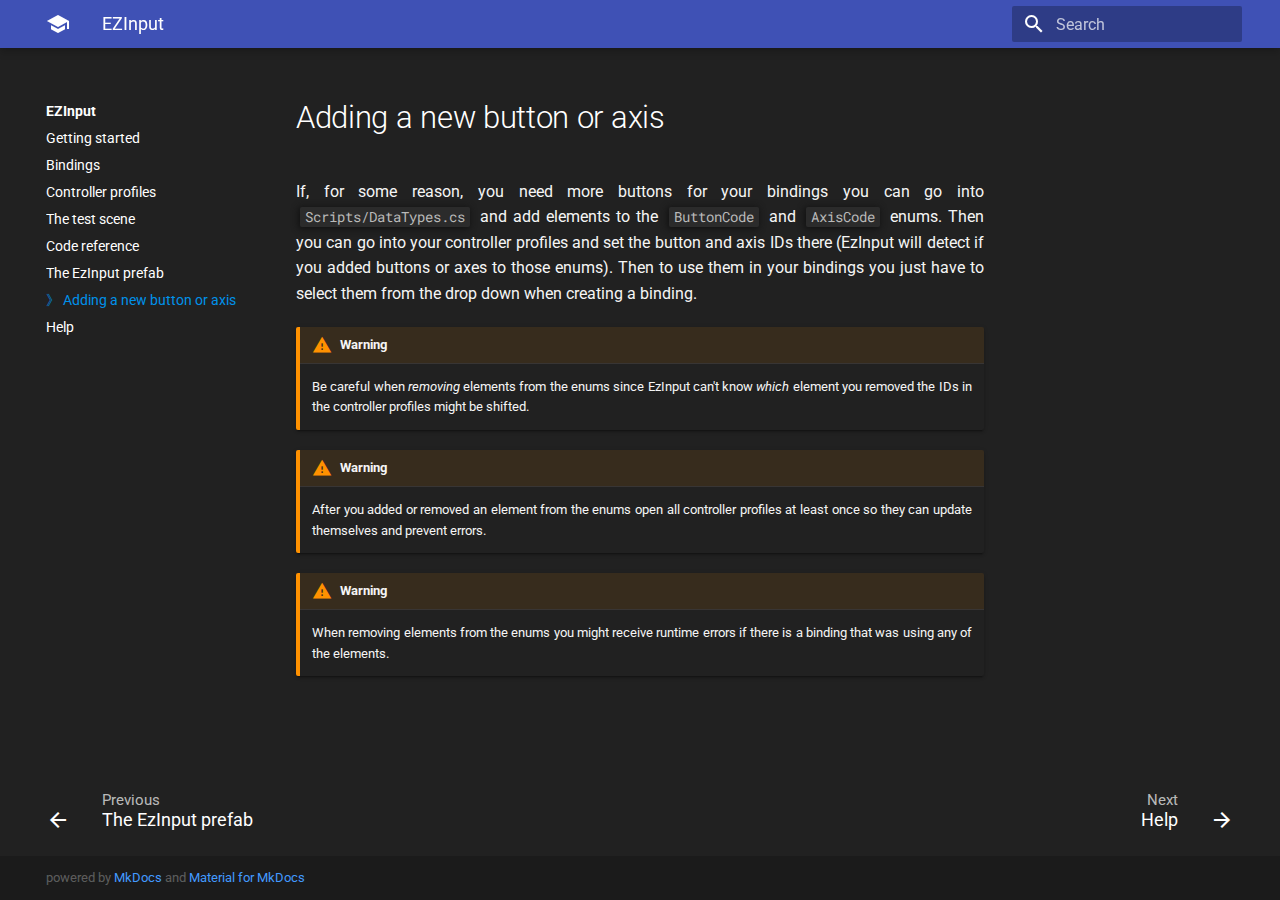
==== adding-a-new-button-or-axis/index.html @ 12471f74 "Deployed 1407172 with MkDocs version: 0.17.4" ====
<!DOCTYPE html>
<html lang="en" class="no-js">
  <head>
    
      <meta charset="utf-8">
      <meta name="viewport" content="width=device-width,initial-scale=1">
      <meta http-equiv="x-ua-compatible" content="ie=edge">
      
      
      
      
        <meta name="lang:clipboard.copy" content="Copy to clipboard">
      
        <meta name="lang:clipboard.copied" content="Copied to clipboard">
      
        <meta name="lang:search.language" content="en">
      
        <meta name="lang:search.pipeline.stopwords" content="True">
      
        <meta name="lang:search.pipeline.trimmer" content="True">
      
        <meta name="lang:search.result.none" content="No matching documents">
      
        <meta name="lang:search.result.one" content="1 matching document">
      
        <meta name="lang:search.result.other" content="# matching documents">
      
        <meta name="lang:search.tokenizer" content="[\s\-]+">
      
      <link rel="shortcut icon" href="../assets/images/favicon.png">
      <meta name="generator" content="mkdocs-0.17.4, mkdocs-material-2.9.2">
    
    
      
        <title>Adding a new button or axis - EZInput</title>
      
    
    
      <link rel="stylesheet" href="../assets/stylesheets/application.ba0fd1a6.css">
      
        <link rel="stylesheet" href="../assets/stylesheets/application-palette.6079476c.css">
      
      
        
        
        <meta name="theme-color" content="">
      
    
    
      <script src="../assets/javascripts/modernizr.1aa3b519.js"></script>
    
    
      <link href="https://fonts.gstatic.com" rel="preconnect" crossorigin>
      
        <link rel="stylesheet" href="https://fonts.googleapis.com/css?family=Roboto:300,400,400i,700|Roboto+Mono">
        <style>body,input{font-family:"Roboto","Helvetica Neue",Helvetica,Arial,sans-serif}code,kbd,pre{font-family:"Roboto Mono","Courier New",Courier,monospace}</style>
      
    
    <link rel="stylesheet" href="../assets/fonts/material-icons.css">
    
      <link rel="stylesheet" href="../stylesheets/dark_theme.css">
    
      <link rel="stylesheet" href="../stylesheets/codehilite.css">
    
    
<meta name="theme-color" content="#212121">

<link rel='icon' href='/assets/images/favicon.png'>

<meta name='apple-mobile-web-app-capable' content='yes'>
<meta name='mobile-web-app-capable' content='yes'>
<link rel="manifest" href="/manifest.json">

  </head>
  
    
    
    <body dir="ltr" data-md-color-primary="magenta" data-md-color-accent="light-blue">
  
    <svg class="md-svg">
      <defs>
        
        
      </defs>
    </svg>
    <input class="md-toggle" data-md-toggle="drawer" type="checkbox" id="__drawer" autocomplete="off">
    <input class="md-toggle" data-md-toggle="search" type="checkbox" id="__search" autocomplete="off">
    <label class="md-overlay" data-md-component="overlay" for="__drawer"></label>
    
      <a href="#adding-a-new-button-or-axis" tabindex="1" class="md-skip">
        Skip to content
      </a>
    
    
      <header class="md-header" data-md-component="header">
  <nav class="md-header-nav md-grid">
    <div class="md-flex">
      <div class="md-flex__cell md-flex__cell--shrink">
        <a href=".." title="EZInput" class="md-header-nav__button md-logo">
          
            <i class="md-icon"></i>
          
        </a>
      </div>
      <div class="md-flex__cell md-flex__cell--shrink">
        <label class="md-icon md-icon--menu md-header-nav__button" for="__drawer"></label>
      </div>
      <div class="md-flex__cell md-flex__cell--stretch">
        <div class="md-flex__ellipsis md-header-nav__title" data-md-component="title">
          
            
              <span class="md-header-nav__topic">
                EZInput
              </span>
              <span class="md-header-nav__topic">
                Adding a new button or axis
              </span>
            
          
        </div>
      </div>
      <div class="md-flex__cell md-flex__cell--shrink">
        
          
            <label class="md-icon md-icon--search md-header-nav__button" for="__search"></label>
            
<div class="md-search" data-md-component="search" role="dialog">
  <label class="md-search__overlay" for="__search"></label>
  <div class="md-search__inner" role="search">
    <form class="md-search__form" name="search">
      <input type="text" class="md-search__input" name="query" placeholder="Search" autocapitalize="off" autocorrect="off" autocomplete="off" spellcheck="false" data-md-component="query" data-md-state="active">
      <label class="md-icon md-search__icon" for="__search"></label>
      <button type="reset" class="md-icon md-search__icon" data-md-component="reset" tabindex="-1">
        &#xE5CD;
      </button>
    </form>
    <div class="md-search__output">
      <div class="md-search__scrollwrap" data-md-scrollfix>
        <div class="md-search-result" data-md-component="result">
          <div class="md-search-result__meta">
            Type to start searching
          </div>
          <ol class="md-search-result__list"></ol>
        </div>
      </div>
    </div>
  </div>
</div>
          
        
      </div>
      
    </div>
  </nav>
</header>
    
    <div class="md-container">
      
        
      
      
      <main class="md-main">
        <div class="md-main__inner md-grid" data-md-component="container">
          
            
              <div class="md-sidebar md-sidebar--primary" data-md-component="navigation">
                <div class="md-sidebar__scrollwrap">
                  <div class="md-sidebar__inner">
                    <nav class="md-nav md-nav--primary" data-md-level="0">
  <label class="md-nav__title md-nav__title--site" for="__drawer">
    <span class="md-nav__button md-logo">
      
        <i class="md-icon"></i>
      
    </span>
    EZInput
  </label>
  
  <ul class="md-nav__list" data-md-scrollfix>
    
      
      
      


  <li class="md-nav__item">
    <a href=".." title="Getting started" class="md-nav__link">
      Getting started
    </a>
  </li>

    
      
      
      


  <li class="md-nav__item">
    <a href="../bindings/" title="Bindings" class="md-nav__link">
      Bindings
    </a>
  </li>

    
      
      
      


  <li class="md-nav__item">
    <a href="../controller-profiles/" title="Controller profiles" class="md-nav__link">
      Controller profiles
    </a>
  </li>

    
      
      
      


  <li class="md-nav__item">
    <a href="../the-test-scene/" title="The test scene" class="md-nav__link">
      The test scene
    </a>
  </li>

    
      
      
      


  <li class="md-nav__item">
    <a href="../code-reference/" title="Code reference" class="md-nav__link">
      Code reference
    </a>
  </li>

    
      
      
      


  <li class="md-nav__item">
    <a href="../the-ezinput-prefab/" title="The EzInput prefab" class="md-nav__link">
      The EzInput prefab
    </a>
  </li>

    
      
      
      

  


  <li class="md-nav__item md-nav__item--active">
    
    <input class="md-toggle md-nav__toggle" data-md-toggle="toc" type="checkbox" id="__toc">
    
      
    
    
    <a href="./" title="Adding a new button or axis" class="md-nav__link md-nav__link--active">
      Adding a new button or axis
    </a>
    
  </li>

    
      
      
      


  <li class="md-nav__item">
    <a href="../help/" title="Help" class="md-nav__link">
      Help
    </a>
  </li>

    
  </ul>
</nav>
                  </div>
                </div>
              </div>
            
            
              <div class="md-sidebar md-sidebar--secondary" data-md-component="toc">
                <div class="md-sidebar__scrollwrap">
                  <div class="md-sidebar__inner">
                    
<nav class="md-nav md-nav--secondary">
  
  
    
  
  
</nav>
                  </div>
                </div>
              </div>
            
          
          <div class="md-content">
            <article class="md-content__inner md-typeset">
              
                
                
                <h1 id="adding-a-new-button-or-axis">Adding a new button or axis</h1>
<p>If, for some reason, you need more buttons for your bindings you can go into <code>Scripts/DataTypes.cs</code> and add elements to the <code>ButtonCode</code> and <code>AxisCode</code> enums. Then you can go into your controller profiles and set the button and axis IDs there (EzInput will detect if you added buttons or axes to those enums). Then to use them in your bindings you just have to select them from the drop down when creating a binding.</p>
<div class="admonition warning">
<p class="admonition-title">Warning</p>
<p>Be careful when <em>removing</em> elements from the enums since EzInput can't know <em>which</em> element you removed the IDs in the controller profiles might be shifted.</p>
</div>
<div class="admonition warning">
<p class="admonition-title">Warning</p>
<p>After you added or removed an element from the enums open all controller profiles at least once so they can update themselves and prevent errors.</p>
</div>
<div class="admonition warning">
<p class="admonition-title">Warning</p>
<p>When removing elements from the enums you might receive runtime errors if there is a binding that was using any of the elements.</p>
</div>
                
                  
                
              
              
                


              
            </article>
          </div>
        </div>
      </main>
      
        
<footer class="md-footer">
  
    <div class="md-footer-nav">
      <nav class="md-footer-nav__inner md-grid">
        
          <a href="../the-ezinput-prefab/" title="The EzInput prefab" class="md-flex md-footer-nav__link md-footer-nav__link--prev" rel="prev">
            <div class="md-flex__cell md-flex__cell--shrink">
              <i class="md-icon md-icon--arrow-back md-footer-nav__button"></i>
            </div>
            <div class="md-flex__cell md-flex__cell--stretch md-footer-nav__title">
              <span class="md-flex__ellipsis">
                <span class="md-footer-nav__direction">
                  Previous
                </span>
                The EzInput prefab
              </span>
            </div>
          </a>
        
        
          <a href="../help/" title="Help" class="md-flex md-footer-nav__link md-footer-nav__link--next" rel="next">
            <div class="md-flex__cell md-flex__cell--stretch md-footer-nav__title">
              <span class="md-flex__ellipsis">
                <span class="md-footer-nav__direction">
                  Next
                </span>
                Help
              </span>
            </div>
            <div class="md-flex__cell md-flex__cell--shrink">
              <i class="md-icon md-icon--arrow-forward md-footer-nav__button"></i>
            </div>
          </a>
        
      </nav>
    </div>
  
  <div class="md-footer-meta md-typeset">
    <div class="md-footer-meta__inner md-grid">
      <div class="md-footer-copyright">
        
        powered by
        <a href="https://www.mkdocs.org">MkDocs</a>
        and
        <a href="https://squidfunk.github.io/mkdocs-material/">
          Material for MkDocs</a>
      </div>
      
        
      
    </div>
  </div>
</footer>
      
    </div>
    
      <script src="../assets/javascripts/application.a59e2a89.js"></script>
      
      <script>app.initialize({version:"0.17.4",url:{base:".."}})</script>
      
    
    
      
    
  </body>
</html>
---- assets/stylesheets/application.ba0fd1a6.css ----
html{box-sizing:border-box}*,:after,:before{box-sizing:inherit}html{-webkit-text-size-adjust:none;-moz-text-size-adjust:none;-ms-text-size-adjust:none;text-size-adjust:none}body{margin:0}hr{overflow:visible;box-sizing:content-box}a{-webkit-text-decoration-skip:objects}a,button,input,label{-webkit-tap-highlight-color:transparent}a{color:inherit;text-decoration:none}small,sub,sup{font-size:80%}sub,sup{position:relative;line-height:0;vertical-align:baseline}sub{bottom:-.25em}sup{top:-.5em}img{border-style:none}table{border-collapse:separate;border-spacing:0}td,th{font-weight:400;vertical-align:top}button{margin:0;padding:0;border:0;outline-style:none;background:transparent;font-size:inherit}input{border:0;outline:0}.md-clipboard:before,.md-icon,.md-nav__button,.md-nav__link:after,.md-nav__title:before,.md-search-result__article--document:before,.md-source-file:before,.md-typeset .admonition>.admonition-title:before,.md-typeset .admonition>summary:before,.md-typeset .critic.comment:before,.md-typeset .footnote-backref,.md-typeset .task-list-control .task-list-indicator:before,.md-typeset details>.admonition-title:before,.md-typeset details>summary:before,.md-typeset summary:after{font-family:Material Icons;font-style:normal;font-variant:normal;font-weight:400;line-height:1;text-transform:none;white-space:nowrap;speak:none;word-wrap:normal;direction:ltr}.md-content__icon,.md-footer-nav__button,.md-header-nav__button,.md-nav__button,.md-nav__title:before,.md-search-result__article--document:before{display:inline-block;margin:.4rem;padding:.8rem;font-size:2.4rem;cursor:pointer}.md-icon--arrow-back:before{content:"\E5C4"}.md-icon--arrow-forward:before{content:"\E5C8"}.md-icon--menu:before{content:"\E5D2"}.md-icon--search:before{content:"\E8B6"}[dir=rtl] .md-icon--arrow-back:before{content:"\E5C8"}[dir=rtl] .md-icon--arrow-forward:before{content:"\E5C4"}body{-webkit-font-smoothing:antialiased;-moz-osx-font-smoothing:grayscale}body,input{color:rgba(0,0,0,.87);-webkit-font-feature-settings:"kern","liga";font-feature-settings:"kern","liga";font-family:Helvetica Neue,Helvetica,Arial,sans-serif}code,kbd,pre{color:rgba(0,0,0,.87);-webkit-font-feature-settings:"kern";font-feature-settings:"kern";font-family:Courier New,Courier,monospace}.md-typeset{font-size:1.6rem;line-height:1.6;-webkit-print-color-adjust:exact}.md-typeset blockquote,.md-typeset ol,.md-typeset p,.md-typeset ul{margin:1em 0}.md-typeset h1{margin:0 0 4rem;color:rgba(0,0,0,.54);font-size:3.125rem;line-height:1.3}.md-typeset h1,.md-typeset h2{font-weight:300;letter-spacing:-.01em}.md-typeset h2{margin:4rem 0 1.6rem;font-size:2.5rem;line-height:1.4}.md-typeset h3{margin:3.2rem 0 1.6rem;font-size:2rem;font-weight:400;letter-spacing:-.01em;line-height:1.5}.md-typeset h2+h3{margin-top:1.6rem}.md-typeset h4{font-size:1.6rem}.md-typeset h4,.md-typeset h5,.md-typeset h6{margin:1.6rem 0;font-weight:700;letter-spacing:-.01em}.md-typeset h5,.md-typeset h6{color:rgba(0,0,0,.54);font-size:1.28rem}.md-typeset h5{text-transform:uppercase}.md-typeset hr{margin:1.5em 0;border-bottom:.1rem dotted rgba(0,0,0,.26)}.md-typeset a{color:#3f51b5;word-break:break-word}.md-typeset a,.md-typeset a:before{transition:color .125s}.md-typeset a:active,.md-typeset a:hover{color:#536dfe}.md-typeset code,.md-typeset pre{background-color:hsla(0,0%,93%,.5);color:#37474f;font-size:85%;direction:ltr}.md-typeset code{margin:0 .29412em;padding:.07353em 0;border-radius:.2rem;box-shadow:.29412em 0 0 hsla(0,0%,93%,.5),-.29412em 0 0 hsla(0,0%,93%,.5);word-break:break-word;-webkit-box-decoration-break:clone;box-decoration-break:clone}.md-typeset h1 code,.md-typeset h2 code,.md-typeset h3 code,.md-typeset h4 code,.md-typeset h5 code,.md-typeset h6 code{margin:0;background-color:transparent;box-shadow:none}.md-typeset a>code{margin:inherit;padding:inherit;border-radius:none;background-color:inherit;color:inherit;box-shadow:none}.md-typeset pre{position:relative;margin:1em 0;border-radius:.2rem;line-height:1.4;-webkit-overflow-scrolling:touch}.md-typeset pre>code{display:block;margin:0;padding:1.05rem 1.2rem;background-color:transparent;font-size:inherit;box-shadow:none;-webkit-box-decoration-break:none;box-decoration-break:none;overflow:auto}.md-typeset pre>code::-webkit-scrollbar{width:.4rem;height:.4rem}.md-typeset pre>code::-webkit-scrollbar-thumb{background-color:rgba(0,0,0,.26)}.md-typeset pre>code::-webkit-scrollbar-thumb:hover{background-color:#536dfe}.md-typeset kbd{padding:0 .29412em;border:.1rem solid #c9c9c9;border-radius:.3rem;border-bottom-color:#bcbcbc;background-color:#fcfcfc;color:#555;font-size:85%;box-shadow:0 .1rem 0 #b0b0b0;word-break:break-word}.md-typeset mark{margin:0 .25em;padding:.0625em 0;border-radius:.2rem;background-color:rgba(255,235,59,.5);box-shadow:.25em 0 0 rgba(255,235,59,.5),-.25em 0 0 rgba(255,235,59,.5);word-break:break-word;-webkit-box-decoration-break:clone;box-decoration-break:clone}.md-typeset abbr{border-bottom:.1rem dotted rgba(0,0,0,.54);text-decoration:none;cursor:help}.md-typeset small{opacity:.75}.md-typeset sub,.md-typeset sup{margin-left:.07812em}[dir=rtl] .md-typeset sub,[dir=rtl] .md-typeset sup{margin-right:.07812em;margin-left:0}.md-typeset blockquote{padding-left:1.2rem;border-left:.4rem solid rgba(0,0,0,.26);color:rgba(0,0,0,.54)}[dir=rtl] .md-typeset blockquote{padding-right:1.2rem;padding-left:0;border-right:.4rem solid rgba(0,0,0,.26);border-left:initial}.md-typeset ul{list-style-type:disc}.md-typeset ol,.md-typeset ul{margin-left:.625em;padding:0}[dir=rtl] .md-typeset ol,[dir=rtl] .md-typeset ul{margin-right:.625em;margin-left:0}.md-typeset ol ol,.md-typeset ul ol{list-style-type:lower-alpha}.md-typeset ol ol ol,.md-typeset ul ol ol{list-style-type:lower-roman}.md-typeset ol li,.md-typeset ul li{margin-bottom:.5em;margin-left:1.25em}[dir=rtl] .md-typeset ol li,[dir=rtl] .md-typeset ul li{margin-right:1.25em;margin-left:0}.md-typeset ol li blockquote,.md-typeset ol li p,.md-typeset ul li blockquote,.md-typeset ul li p{margin:.5em 0}.md-typeset ol li:last-child,.md-typeset ul li:last-child{margin-bottom:0}.md-typeset ol li ol,.md-typeset ol li ul,.md-typeset ul li ol,.md-typeset ul li ul{margin:.5em 0 .5em .625em}[dir=rtl] .md-typeset ol li ol,[dir=rtl] .md-typeset ol li ul,[dir=rtl] .md-typeset ul li ol,[dir=rtl] .md-typeset ul li ul{margin-right:.625em;margin-left:0}.md-typeset dd{margin:1em 0 1em 1.875em}[dir=rtl] .md-typeset dd{margin-right:1.875em;margin-left:0}.md-typeset iframe,.md-typeset img,.md-typeset svg{max-width:100%}.md-typeset table:not([class]){box-shadow:0 2px 2px 0 rgba(0,0,0,.14),0 1px 5px 0 rgba(0,0,0,.12),0 3px 1px -2px rgba(0,0,0,.2);display:inline-block;max-width:100%;border-radius:.2rem;font-size:1.28rem;overflow:auto;-webkit-overflow-scrolling:touch}.md-typeset table:not([class])+*{margin-top:1.5em}.md-typeset table:not([class]) td:not([align]),.md-typeset table:not([class]) th:not([align]){text-align:left}[dir=rtl] .md-typeset table:not([class]) td:not([align]),[dir=rtl] .md-typeset table:not([class]) th:not([align]){text-align:right}.md-typeset table:not([class]) th{min-width:10rem;padding:1.2rem 1.6rem;background-color:rgba(0,0,0,.54);color:#fff;vertical-align:top}.md-typeset table:not([class]) td{padding:1.2rem 1.6rem;border-top:.1rem solid rgba(0,0,0,.07);vertical-align:top}.md-typeset table:not([class]) tr:first-child td{border-top:0}.md-typeset table:not([class]) a{word-break:normal}.md-typeset__scrollwrap{margin:1em -1.6rem;overflow-x:auto;-webkit-overflow-scrolling:touch}.md-typeset .md-typeset__table{display:inline-block;margin-bottom:.5em;padding:0 1.6rem}.md-typeset .md-typeset__table table{display:table;width:100%;margin:0;overflow:hidden}html{font-size:62.5%;overflow-x:hidden}body,html{height:100%}body{position:relative}hr{display:block;height:.1rem;padding:0;border:0}.md-svg{display:none}.md-grid{max-width:122rem;margin-right:auto;margin-left:auto}.md-container,.md-main{overflow:auto}.md-container{display:table;width:100%;height:100%;padding-top:4.8rem;table-layout:fixed}.md-main{display:table-row;height:100%}.md-main__inner{height:100%;padding-top:3rem;padding-bottom:.1rem}.md-toggle{display:none}.md-overlay{position:fixed;top:0;width:0;height:0;transition:width 0s .25s,height 0s .25s,opacity .25s;background-color:rgba(0,0,0,.54);opacity:0;z-index:3}.md-flex{display:table}.md-flex__cell{display:table-cell;position:relative;vertical-align:top}.md-flex__cell--shrink{width:0}.md-flex__cell--stretch{display:table;width:100%;table-layout:fixed}.md-flex__ellipsis{display:table-cell;text-overflow:ellipsis;white-space:nowrap;overflow:hidden}.md-skip{position:fixed;width:.1rem;height:.1rem;margin:1rem;padding:.6rem 1rem;clip:rect(.1rem);-webkit-transform:translateY(.8rem);transform:translateY(.8rem);border-radius:.2rem;background-color:rgba(0,0,0,.87);color:#fff;font-size:1.28rem;opacity:0;overflow:hidden}.md-skip:focus{width:auto;height:auto;clip:auto;-webkit-transform:translateX(0);transform:translateX(0);transition:opacity .175s 75ms,-webkit-transform .25s cubic-bezier(.4,0,.2,1);transition:transform .25s cubic-bezier(.4,0,.2,1),opacity .175s 75ms;transition:transform .25s cubic-bezier(.4,0,.2,1),opacity .175s 75ms,-webkit-transform .25s cubic-bezier(.4,0,.2,1);opacity:1;z-index:10}@page{margin:25mm}.md-clipboard{position:absolute;top:.6rem;right:.6rem;width:2.8rem;height:2.8rem;border-radius:.2rem;font-size:1.6rem;cursor:pointer;z-index:1;-webkit-backface-visibility:hidden;backface-visibility:hidden}.md-clipboard:before{transition:color .25s,opacity .25s;color:rgba(0,0,0,.07);content:"\E14D"}.codehilite:hover .md-clipboard:before,.md-typeset .highlight:hover .md-clipboard:before,pre:hover .md-clipboard:before{color:rgba(0,0,0,.54)}.md-clipboard:focus:before,.md-clipboard:hover:before{color:#536dfe}.md-clipboard__message{display:block;position:absolute;top:0;right:3.4rem;padding:.6rem 1rem;-webkit-transform:translateX(.8rem);transform:translateX(.8rem);transition:opacity .175s,-webkit-transform .25s cubic-bezier(.9,.1,.9,0);transition:transform .25s cubic-bezier(.9,.1,.9,0),opacity .175s;transition:transform .25s cubic-bezier(.9,.1,.9,0),opacity .175s,-webkit-transform .25s cubic-bezier(.9,.1,.9,0);border-radius:.2rem;background-color:rgba(0,0,0,.54);color:#fff;font-size:1.28rem;white-space:nowrap;opacity:0;pointer-events:none}.md-clipboard__message--active{-webkit-transform:translateX(0);transform:translateX(0);transition:opacity .175s 75ms,-webkit-transform .25s cubic-bezier(.4,0,.2,1);transition:transform .25s cubic-bezier(.4,0,.2,1),opacity .175s 75ms;transition:transform .25s cubic-bezier(.4,0,.2,1),opacity .175s 75ms,-webkit-transform .25s cubic-bezier(.4,0,.2,1);opacity:1;pointer-events:auto}.md-clipboard__message:before{content:attr(aria-label)}.md-clipboard__message:after{display:block;position:absolute;top:50%;right:-.4rem;width:0;margin-top:-.4rem;border-width:.4rem 0 .4rem .4rem;border-style:solid;border-color:transparent rgba(0,0,0,.54);content:""}.md-content__inner{margin:0 1.6rem 2.4rem;padding-top:1.2rem}.md-content__inner:before{display:block;height:.8rem;content:""}.md-content__inner>:last-child{margin-bottom:0}.md-content__icon{position:relative;margin:.8rem 0;padding:0;float:right}.md-typeset .md-content__icon{color:rgba(0,0,0,.26)}.md-header{position:fixed;top:0;right:0;left:0;height:4.8rem;transition:background-color .25s,color .25s;background-color:#3f51b5;color:#fff;box-shadow:none;z-index:2;-webkit-backface-visibility:hidden;backface-visibility:hidden}.no-js .md-header{transition:none;box-shadow:none}.md-header[data-md-state=shadow]{transition:background-color .25s,color .25s,box-shadow .25s;box-shadow:0 0 .4rem rgba(0,0,0,.1),0 .4rem .8rem rgba(0,0,0,.2)}.md-header-nav{padding:0 .4rem}.md-header-nav__button{position:relative;transition:opacity .25s;z-index:1}.md-header-nav__button:hover{opacity:.7}.md-header-nav__button.md-logo *{display:block}.no-js .md-header-nav__button.md-icon--search{display:none}.md-header-nav__topic{display:block;position:absolute;transition:opacity .15s,-webkit-transform .4s cubic-bezier(.1,.7,.1,1);transition:transform .4s cubic-bezier(.1,.7,.1,1),opacity .15s;transition:transform .4s cubic-bezier(.1,.7,.1,1),opacity .15s,-webkit-transform .4s cubic-bezier(.1,.7,.1,1);text-overflow:ellipsis;white-space:nowrap;overflow:hidden}.md-header-nav__topic+.md-header-nav__topic{-webkit-transform:translateX(2.5rem);transform:translateX(2.5rem);transition:opacity .15s,-webkit-transform .4s cubic-bezier(1,.7,.1,.1);transition:transform .4s cubic-bezier(1,.7,.1,.1),opacity .15s;transition:transform .4s cubic-bezier(1,.7,.1,.1),opacity .15s,-webkit-transform .4s cubic-bezier(1,.7,.1,.1);opacity:0;z-index:-1;pointer-events:none}[dir=rtl] .md-header-nav__topic+.md-header-nav__topic{-webkit-transform:translateX(-2.5rem);transform:translateX(-2.5rem)}.no-js .md-header-nav__topic{position:static}.no-js .md-header-nav__topic+.md-header-nav__topic{display:none}.md-header-nav__title{padding:0 2rem;font-size:1.8rem;line-height:4.8rem}.md-header-nav__title[data-md-state=active] .md-header-nav__topic{-webkit-transform:translateX(-2.5rem);transform:translateX(-2.5rem);transition:opacity .15s,-webkit-transform .4s cubic-bezier(1,.7,.1,.1);transition:transform .4s cubic-bezier(1,.7,.1,.1),opacity .15s;transition:transform .4s cubic-bezier(1,.7,.1,.1),opacity .15s,-webkit-transform .4s cubic-bezier(1,.7,.1,.1);opacity:0;z-index:-1;pointer-events:none}[dir=rtl] .md-header-nav__title[data-md-state=active] .md-header-nav__topic{-webkit-transform:translateX(2.5rem);transform:translateX(2.5rem)}.md-header-nav__title[data-md-state=active] .md-header-nav__topic+.md-header-nav__topic{-webkit-transform:translateX(0);transform:translateX(0);transition:opacity .15s,-webkit-transform .4s cubic-bezier(.1,.7,.1,1);transition:transform .4s cubic-bezier(.1,.7,.1,1),opacity .15s;transition:transform .4s cubic-bezier(.1,.7,.1,1),opacity .15s,-webkit-transform .4s cubic-bezier(.1,.7,.1,1);opacity:1;z-index:0;pointer-events:auto}.md-header-nav__source{display:none}.md-hero{transition:background .25s;background-color:#3f51b5;color:#fff;font-size:2rem;overflow:hidden}.md-hero__inner{margin-top:2rem;padding:1.6rem 1.6rem .8rem;transition:opacity .25s,-webkit-transform .4s cubic-bezier(.1,.7,.1,1);transition:transform .4s cubic-bezier(.1,.7,.1,1),opacity .25s;transition:transform .4s cubic-bezier(.1,.7,.1,1),opacity .25s,-webkit-transform .4s cubic-bezier(.1,.7,.1,1);transition-delay:.1s}[data-md-state=hidden] .md-hero__inner{pointer-events:none;-webkit-transform:translateY(1.25rem);transform:translateY(1.25rem);transition:opacity .1s 0s,-webkit-transform 0s .4s;transition:transform 0s .4s,opacity .1s 0s;transition:transform 0s .4s,opacity .1s 0s,-webkit-transform 0s .4s;opacity:0}.md-hero--expand .md-hero__inner{margin-bottom:2.4rem}.md-footer-nav{background-color:rgba(0,0,0,.87);color:#fff}.md-footer-nav__inner{padding:.4rem;overflow:auto}.md-footer-nav__link{padding-top:2.8rem;padding-bottom:.8rem;transition:opacity .25s}.md-footer-nav__link:hover{opacity:.7}.md-footer-nav__link--prev{width:25%;float:left}[dir=rtl] .md-footer-nav__link--prev{float:right}.md-footer-nav__link--next{width:75%;float:right;text-align:right}[dir=rtl] .md-footer-nav__link--next{float:left;text-align:left}.md-footer-nav__button{transition:background .25s}.md-footer-nav__title{position:relative;padding:0 2rem;font-size:1.8rem;line-height:4.8rem}.md-footer-nav__direction{position:absolute;right:0;left:0;margin-top:-2rem;padding:0 2rem;color:hsla(0,0%,100%,.7);font-size:1.5rem}.md-footer-meta{background-color:rgba(0,0,0,.895)}.md-footer-meta__inner{padding:.4rem;overflow:auto}html .md-footer-meta.md-typeset a{color:hsla(0,0%,100%,.7)}html .md-footer-meta.md-typeset a:focus,html .md-footer-meta.md-typeset a:hover{color:#fff}.md-footer-copyright{margin:0 1.2rem;padding:.8rem 0;color:hsla(0,0%,100%,.3);font-size:1.28rem}.md-footer-copyright__highlight{color:hsla(0,0%,100%,.7)}.md-footer-social{margin:0 .8rem;padding:.4rem 0 1.2rem}.md-footer-social__link{display:inline-block;width:3.2rem;height:3.2rem;font-size:1.6rem;text-align:center}.md-footer-social__link:before{line-height:1.9}.md-nav{font-size:1.4rem;line-height:1.3}.md-nav__title{display:block;padding:0 1.2rem;font-weight:700;text-overflow:ellipsis;overflow:hidden}.md-nav__title:before{display:none;content:"\E5C4"}[dir=rtl] .md-nav__title:before{content:"\E5C8"}.md-nav__title .md-nav__button{display:none}.md-nav__list{margin:0;padding:0;list-style:none}.md-nav__item{padding:0 1.2rem}.md-nav__item:last-child{padding-bottom:1.2rem}.md-nav__item .md-nav__item{padding-right:0}[dir=rtl] .md-nav__item .md-nav__item{padding-right:1.2rem;padding-left:0}.md-nav__item .md-nav__item:last-child{padding-bottom:0}.md-nav__button img{width:100%;height:auto}.md-nav__link{display:block;margin-top:.625em;transition:color .125s;text-overflow:ellipsis;cursor:pointer;overflow:hidden}.md-nav__item--nested>.md-nav__link:after{content:"\E313"}html .md-nav__link[for=__toc],html .md-nav__link[for=__toc]+.md-nav__link:after,html .md-nav__link[for=__toc]~.md-nav{display:none}.md-nav__link[data-md-state=blur]{color:rgba(0,0,0,.54)}.md-nav__link--active,.md-nav__link:active{color:#3f51b5}.md-nav__item--nested>.md-nav__link{color:inherit}.md-nav__link:focus,.md-nav__link:hover{color:#536dfe}.md-nav__source,.no-js .md-search{display:none}.md-search__overlay{opacity:0;z-index:1}.md-search__form{position:relative}.md-search__input{position:relative;padding:0 4.4rem 0 7.2rem;text-overflow:ellipsis;z-index:2}[dir=rtl] .md-search__input{padding:0 7.2rem 0 4.4rem}.md-search__input::-webkit-input-placeholder{transition:color .25s cubic-bezier(.1,.7,.1,1)}.md-search__input:-ms-input-placeholder,.md-search__input::-ms-input-placeholder{transition:color .25s cubic-bezier(.1,.7,.1,1)}.md-search__input::placeholder{transition:color .25s cubic-bezier(.1,.7,.1,1)}.md-search__input::-webkit-input-placeholder,.md-search__input~.md-search__icon{color:rgba(0,0,0,.54)}.md-search__input:-ms-input-placeholder,.md-search__input::-ms-input-placeholder,.md-search__input~.md-search__icon{color:rgba(0,0,0,.54)}.md-search__input::placeholder,.md-search__input~.md-search__icon{color:rgba(0,0,0,.54)}.md-search__input::-ms-clear{display:none}.md-search__icon{position:absolute;transition:color .25s cubic-bezier(.1,.7,.1,1),opacity .25s;font-size:2.4rem;cursor:pointer;z-index:2}.md-search__icon:hover{opacity:.7}.md-search__icon[for=__search]{top:.6rem;left:1rem}[dir=rtl] .md-search__icon[for=__search]{right:1rem;left:auto}.md-search__icon[for=__search]:before{content:"\E8B6"}.md-search__icon[type=reset]{top:.6rem;right:1rem;-webkit-transform:scale(.125);transform:scale(.125);transition:opacity .15s,-webkit-transform .15s cubic-bezier(.1,.7,.1,1);transition:transform .15s cubic-bezier(.1,.7,.1,1),opacity .15s;transition:transform .15s cubic-bezier(.1,.7,.1,1),opacity .15s,-webkit-transform .15s cubic-bezier(.1,.7,.1,1);opacity:0}[dir=rtl] .md-search__icon[type=reset]{right:auto;left:1rem}[data-md-toggle=search]:checked~.md-header .md-search__input:valid~.md-search__icon[type=reset]{-webkit-transform:scale(1);transform:scale(1);opacity:1}[data-md-toggle=search]:checked~.md-header .md-search__input:valid~.md-search__icon[type=reset]:hover{opacity:.7}.md-search__output{position:absolute;width:100%;border-radius:0 0 .2rem .2rem;overflow:hidden;z-index:1}.md-search__scrollwrap{height:100%;background-color:#fff;box-shadow:inset 0 .1rem 0 rgba(0,0,0,.07);overflow-y:auto;-webkit-overflow-scrolling:touch}.md-search-result{color:rgba(0,0,0,.87);word-break:break-word}.md-search-result__meta{padding:0 1.6rem;background-color:rgba(0,0,0,.07);color:rgba(0,0,0,.54);font-size:1.28rem;line-height:3.6rem}.md-search-result__list{margin:0;padding:0;border-top:.1rem solid rgba(0,0,0,.07);list-style:none}.md-search-result__item{box-shadow:0 -.1rem 0 rgba(0,0,0,.07)}.md-search-result__link{display:block;transition:background .25s;outline:0;overflow:hidden}.md-search-result__link:hover,.md-search-result__link[data-md-state=active]{background-color:rgba(83,109,254,.1)}.md-search-result__link:hover .md-search-result__article:before,.md-search-result__link[data-md-state=active] .md-search-result__article:before{opacity:.7}.md-search-result__link:last-child .md-search-result__teaser{margin-bottom:1.2rem}.md-search-result__article{position:relative;padding:0 1.6rem;overflow:auto}.md-search-result__article--document:before{position:absolute;left:0;margin:.2rem;transition:opacity .25s;color:rgba(0,0,0,.54);content:"\E880"}[dir=rtl] .md-search-result__article--document:before{right:0;left:auto}.md-search-result__article--document .md-search-result__title{margin:1.1rem 0;font-size:1.6rem;font-weight:400;line-height:1.4}.md-search-result__title{margin:.5em 0;font-size:1.28rem;font-weight:700;line-height:1.4}.md-search-result__teaser{display:-webkit-box;max-height:3.3rem;margin:.5em 0;color:rgba(0,0,0,.54);font-size:1.28rem;line-height:1.4;text-overflow:ellipsis;overflow:hidden;-webkit-line-clamp:2}.md-search-result em{font-style:normal;font-weight:700;text-decoration:underline}.md-sidebar{position:absolute;width:24.2rem;padding:2.4rem 0;overflow:hidden}.md-sidebar[data-md-state=lock]{position:fixed;top:4.8rem}.md-sidebar--secondary{display:none}.md-sidebar__scrollwrap{max-height:100%;margin:0 .4rem;overflow-y:auto;-webkit-backface-visibility:hidden;backface-visibility:hidden}.md-sidebar__scrollwrap::-webkit-scrollbar{width:.4rem;height:.4rem}.md-sidebar__scrollwrap::-webkit-scrollbar-thumb{background-color:rgba(0,0,0,.26)}.md-sidebar__scrollwrap::-webkit-scrollbar-thumb:hover{background-color:#536dfe}@-webkit-keyframes md-source__facts--done{0%{height:0}to{height:1.3rem}}@keyframes md-source__facts--done{0%{height:0}to{height:1.3rem}}@-webkit-keyframes md-source__fact--done{0%{-webkit-transform:translateY(100%);transform:translateY(100%);opacity:0}50%{opacity:0}to{-webkit-transform:translateY(0);transform:translateY(0);opacity:1}}@keyframes md-source__fact--done{0%{-webkit-transform:translateY(100%);transform:translateY(100%);opacity:0}50%{opacity:0}to{-webkit-transform:translateY(0);transform:translateY(0);opacity:1}}.md-source{display:block;padding-right:1.2rem;transition:opacity .25s;font-size:1.3rem;line-height:1.2;white-space:nowrap}[dir=rtl] .md-source{padding-right:0;padding-left:1.2rem}.md-source:hover{opacity:.7}.md-source:after,.md-source__icon{display:inline-block;height:4.8rem;content:"";vertical-align:middle}.md-source__icon{width:4.8rem}.md-source__icon svg{width:2.4rem;height:2.4rem;margin-top:1.2rem;margin-left:1.2rem}[dir=rtl] .md-source__icon svg{margin-right:1.2rem;margin-left:0}.md-source__icon+.md-source__repository{margin-left:-4.4rem;padding-left:4rem}[dir=rtl] .md-source__icon+.md-source__repository{margin-right:-4.4rem;margin-left:0;padding-right:4rem;padding-left:0}.md-source__repository{display:inline-block;max-width:100%;margin-left:1.2rem;font-weight:700;text-overflow:ellipsis;overflow:hidden;vertical-align:middle}.md-source__facts{margin:0;padding:0;font-size:1.1rem;font-weight:700;list-style-type:none;opacity:.75;overflow:hidden}[data-md-state=done] .md-source__facts{-webkit-animation:md-source__facts--done .25s ease-in;animation:md-source__facts--done .25s ease-in}.md-source__fact{float:left}[dir=rtl] .md-source__fact{float:right}[data-md-state=done] .md-source__fact{-webkit-animation:md-source__fact--done .4s ease-out;animation:md-source__fact--done .4s ease-out}.md-source__fact:before{margin:0 .2rem;content:"\B7"}.md-source__fact:first-child:before{display:none}.md-source-file{display:inline-block;margin:1em .5em 1em 0;padding-right:.5rem;border-radius:.2rem;background-color:rgba(0,0,0,.07);font-size:1.28rem;list-style-type:none;cursor:pointer;overflow:hidden}.md-source-file:before{display:inline-block;margin-right:.5rem;padding:.5rem;background-color:rgba(0,0,0,.26);color:#fff;font-size:1.6rem;content:"\E86F";vertical-align:middle}html .md-source-file{transition:background .4s,color .4s,box-shadow .4s cubic-bezier(.4,0,.2,1)}html .md-source-file:before{transition:inherit}html body .md-typeset .md-source-file{color:rgba(0,0,0,.54)}.md-source-file:hover{box-shadow:0 0 8px rgba(0,0,0,.18),0 8px 16px rgba(0,0,0,.36)}.md-source-file:hover:before{background-color:#536dfe}.md-tabs{width:100%;transition:background .25s;background-color:#3f51b5;color:#fff;overflow:auto}.md-tabs__list{margin:0;margin-left:.4rem;padding:0;list-style:none;white-space:nowrap}.md-tabs__item{display:inline-block;height:4.8rem;padding-right:1.2rem;padding-left:1.2rem}.md-tabs__link{display:block;margin-top:1.6rem;transition:opacity .25s,-webkit-transform .4s cubic-bezier(.1,.7,.1,1);transition:transform .4s cubic-bezier(.1,.7,.1,1),opacity .25s;transition:transform .4s cubic-bezier(.1,.7,.1,1),opacity .25s,-webkit-transform .4s cubic-bezier(.1,.7,.1,1);font-size:1.4rem;opacity:.7}.md-tabs__link--active,.md-tabs__link:hover{color:inherit;opacity:1}.md-tabs__item:nth-child(2) .md-tabs__link{transition-delay:.02s}.md-tabs__item:nth-child(3) .md-tabs__link{transition-delay:.04s}.md-tabs__item:nth-child(4) .md-tabs__link{transition-delay:.06s}.md-tabs__item:nth-child(5) .md-tabs__link{transition-delay:.08s}.md-tabs__item:nth-child(6) .md-tabs__link{transition-delay:.1s}.md-tabs__item:nth-child(7) .md-tabs__link{transition-delay:.12s}.md-tabs__item:nth-child(8) .md-tabs__link{transition-delay:.14s}.md-tabs__item:nth-child(9) .md-tabs__link{transition-delay:.16s}.md-tabs__item:nth-child(10) .md-tabs__link{transition-delay:.18s}.md-tabs__item:nth-child(11) .md-tabs__link{transition-delay:.2s}.md-tabs__item:nth-child(12) .md-tabs__link{transition-delay:.22s}.md-tabs__item:nth-child(13) .md-tabs__link{transition-delay:.24s}.md-tabs__item:nth-child(14) .md-tabs__link{transition-delay:.26s}.md-tabs__item:nth-child(15) .md-tabs__link{transition-delay:.28s}.md-tabs__item:nth-child(16) .md-tabs__link{transition-delay:.3s}.md-tabs[data-md-state=hidden]{pointer-events:none}.md-tabs[data-md-state=hidden] .md-tabs__link{-webkit-transform:translateY(50%);transform:translateY(50%);transition:color .25s,opacity .1s,-webkit-transform 0s .4s;transition:color .25s,transform 0s .4s,opacity .1s;transition:color .25s,transform 0s .4s,opacity .1s,-webkit-transform 0s .4s;opacity:0}.md-typeset .admonition,.md-typeset details{box-shadow:0 2px 2px 0 rgba(0,0,0,.14),0 1px 5px 0 rgba(0,0,0,.12),0 3px 1px -2px rgba(0,0,0,.2);position:relative;margin:1.5625em 0;padding:0 1.2rem;border-left:.4rem solid #448aff;border-radius:.2rem;font-size:1.28rem;overflow:auto}[dir=rtl] .md-typeset .admonition,[dir=rtl] .md-typeset details{border-right:.4rem solid #448aff;border-left:none}html .md-typeset .admonition>:last-child,html .md-typeset details>:last-child{margin-bottom:1.2rem}.md-typeset .admonition .admonition,.md-typeset .admonition details,.md-typeset details .admonition,.md-typeset details details{margin:1em 0}.md-typeset .admonition>.admonition-title,.md-typeset .admonition>summary,.md-typeset details>.admonition-title,.md-typeset details>summary{margin:0 -1.2rem;padding:.8rem 1.2rem .8rem 4rem;border-bottom:.1rem solid rgba(68,138,255,.1);background-color:rgba(68,138,255,.1);font-weight:700}[dir=rtl] .md-typeset .admonition>.admonition-title,[dir=rtl] .md-typeset .admonition>summary,[dir=rtl] .md-typeset details>.admonition-title,[dir=rtl] .md-typeset details>summary{padding:.8rem 4rem .8rem 1.2rem}.md-typeset .admonition>.admonition-title:last-child,.md-typeset .admonition>summary:last-child,.md-typeset details>.admonition-title:last-child,.md-typeset details>summary:last-child{margin-bottom:0}.md-typeset .admonition>.admonition-title:before,.md-typeset .admonition>summary:before,.md-typeset details>.admonition-title:before,.md-typeset details>summary:before{position:absolute;left:1.2rem;color:#448aff;font-size:2rem;content:"\E3C9"}[dir=rtl] .md-typeset .admonition>.admonition-title:before,[dir=rtl] .md-typeset .admonition>summary:before,[dir=rtl] .md-typeset details>.admonition-title:before,[dir=rtl] .md-typeset details>summary:before{right:1.2rem;left:auto}.md-typeset .admonition.abstract,.md-typeset .admonition.summary,.md-typeset .admonition.tldr,.md-typeset details.abstract,.md-typeset details.summary,.md-typeset details.tldr{border-left-color:#00b0ff}[dir=rtl] .md-typeset .admonition.abstract,[dir=rtl] .md-typeset .admonition.summary,[dir=rtl] .md-typeset .admonition.tldr,[dir=rtl] .md-typeset details.abstract,[dir=rtl] .md-typeset details.summary,[dir=rtl] .md-typeset details.tldr{border-right-color:#00b0ff}.md-typeset .admonition.abstract>.admonition-title,.md-typeset .admonition.abstract>summary,.md-typeset .admonition.summary>.admonition-title,.md-typeset .admonition.summary>summary,.md-typeset .admonition.tldr>.admonition-title,.md-typeset .admonition.tldr>summary,.md-typeset details.abstract>.admonition-title,.md-typeset details.abstract>summary,.md-typeset details.summary>.admonition-title,.md-typeset details.summary>summary,.md-typeset details.tldr>.admonition-title,.md-typeset details.tldr>summary{border-bottom-color:.1rem solid rgba(0,176,255,.1);background-color:rgba(0,176,255,.1)}.md-typeset .admonition.abstract>.admonition-title:before,.md-typeset .admonition.abstract>summary:before,.md-typeset .admonition.summary>.admonition-title:before,.md-typeset .admonition.summary>summary:before,.md-typeset .admonition.tldr>.admonition-title:before,.md-typeset .admonition.tldr>summary:before,.md-typeset details.abstract>.admonition-title:before,.md-typeset details.abstract>summary:before,.md-typeset details.summary>.admonition-title:before,.md-typeset details.summary>summary:before,.md-typeset details.tldr>.admonition-title:before,.md-typeset details.tldr>summary:before{color:#00b0ff;content:"\E8D2"}.md-typeset .admonition.info,.md-typeset .admonition.todo,.md-typeset details.info,.md-typeset details.todo{border-left-color:#00b8d4}[dir=rtl] .md-typeset .admonition.info,[dir=rtl] .md-typeset .admonition.todo,[dir=rtl] .md-typeset details.info,[dir=rtl] .md-typeset details.todo{border-right-color:#00b8d4}.md-typeset .admonition.info>.admonition-title,.md-typeset .admonition.info>summary,.md-typeset .admonition.todo>.admonition-title,.md-typeset .admonition.todo>summary,.md-typeset details.info>.admonition-title,.md-typeset details.info>summary,.md-typeset details.todo>.admonition-title,.md-typeset details.todo>summary{border-bottom-color:.1rem solid rgba(0,184,212,.1);background-color:rgba(0,184,212,.1)}.md-typeset .admonition.info>.admonition-title:before,.md-typeset .admonition.info>summary:before,.md-typeset .admonition.todo>.admonition-title:before,.md-typeset .admonition.todo>summary:before,.md-typeset details.info>.admonition-title:before,.md-typeset details.info>summary:before,.md-typeset details.todo>.admonition-title:before,.md-typeset details.todo>summary:before{color:#00b8d4;content:"\E88E"}.md-typeset .admonition.hint,.md-typeset .admonition.important,.md-typeset .admonition.tip,.md-typeset details.hint,.md-typeset details.important,.md-typeset details.tip{border-left-color:#00bfa5}[dir=rtl] .md-typeset .admonition.hint,[dir=rtl] .md-typeset .admonition.important,[dir=rtl] .md-typeset .admonition.tip,[dir=rtl] .md-typeset details.hint,[dir=rtl] .md-typeset details.important,[dir=rtl] .md-typeset details.tip{border-right-color:#00bfa5}.md-typeset .admonition.hint>.admonition-title,.md-typeset .admonition.hint>summary,.md-typeset .admonition.important>.admonition-title,.md-typeset .admonition.important>summary,.md-typeset .admonition.tip>.admonition-title,.md-typeset .admonition.tip>summary,.md-typeset details.hint>.admonition-title,.md-typeset details.hint>summary,.md-typeset details.important>.admonition-title,.md-typeset details.important>summary,.md-typeset details.tip>.admonition-title,.md-typeset details.tip>summary{border-bottom-color:.1rem solid rgba(0,191,165,.1);background-color:rgba(0,191,165,.1)}.md-typeset .admonition.hint>.admonition-title:before,.md-typeset .admonition.hint>summary:before,.md-typeset .admonition.important>.admonition-title:before,.md-typeset .admonition.important>summary:before,.md-typeset .admonition.tip>.admonition-title:before,.md-typeset .admonition.tip>summary:before,.md-typeset details.hint>.admonition-title:before,.md-typeset details.hint>summary:before,.md-typeset details.important>.admonition-title:before,.md-typeset details.important>summary:before,.md-typeset details.tip>.admonition-title:before,.md-typeset details.tip>summary:before{color:#00bfa5;content:"\E80E"}.md-typeset .admonition.check,.md-typeset .admonition.done,.md-typeset .admonition.success,.md-typeset details.check,.md-typeset details.done,.md-typeset details.success{border-left-color:#00c853}[dir=rtl] .md-typeset .admonition.check,[dir=rtl] .md-typeset .admonition.done,[dir=rtl] .md-typeset .admonition.success,[dir=rtl] .md-typeset details.check,[dir=rtl] .md-typeset details.done,[dir=rtl] .md-typeset details.success{border-right-color:#00c853}.md-typeset .admonition.check>.admonition-title,.md-typeset .admonition.check>summary,.md-typeset .admonition.done>.admonition-title,.md-typeset .admonition.done>summary,.md-typeset .admonition.success>.admonition-title,.md-typeset .admonition.success>summary,.md-typeset details.check>.admonition-title,.md-typeset details.check>summary,.md-typeset details.done>.admonition-title,.md-typeset details.done>summary,.md-typeset details.success>.admonition-title,.md-typeset details.success>summary{border-bottom-color:.1rem solid rgba(0,200,83,.1);background-color:rgba(0,200,83,.1)}.md-typeset .admonition.check>.admonition-title:before,.md-typeset .admonition.check>summary:before,.md-typeset .admonition.done>.admonition-title:before,.md-typeset .admonition.done>summary:before,.md-typeset .admonition.success>.admonition-title:before,.md-typeset .admonition.success>summary:before,.md-typeset details.check>.admonition-title:before,.md-typeset details.check>summary:before,.md-typeset details.done>.admonition-title:before,.md-typeset details.done>summary:before,.md-typeset details.success>.admonition-title:before,.md-typeset details.success>summary:before{color:#00c853;content:"\E876"}.md-typeset .admonition.faq,.md-typeset .admonition.help,.md-typeset .admonition.question,.md-typeset details.faq,.md-typeset details.help,.md-typeset details.question{border-left-color:#64dd17}[dir=rtl] .md-typeset .admonition.faq,[dir=rtl] .md-typeset .admonition.help,[dir=rtl] .md-typeset .admonition.question,[dir=rtl] .md-typeset details.faq,[dir=rtl] .md-typeset details.help,[dir=rtl] .md-typeset details.question{border-right-color:#64dd17}.md-typeset .admonition.faq>.admonition-title,.md-typeset .admonition.faq>summary,.md-typeset .admonition.help>.admonition-title,.md-typeset .admonition.help>summary,.md-typeset .admonition.question>.admonition-title,.md-typeset .admonition.question>summary,.md-typeset details.faq>.admonition-title,.md-typeset details.faq>summary,.md-typeset details.help>.admonition-title,.md-typeset details.help>summary,.md-typeset details.question>.admonition-title,.md-typeset details.question>summary{border-bottom-color:.1rem solid rgba(100,221,23,.1);background-color:rgba(100,221,23,.1)}.md-typeset .admonition.faq>.admonition-title:before,.md-typeset .admonition.faq>summary:before,.md-typeset .admonition.help>.admonition-title:before,.md-typeset .admonition.help>summary:before,.md-typeset .admonition.question>.admonition-title:before,.md-typeset .admonition.question>summary:before,.md-typeset details.faq>.admonition-title:before,.md-typeset details.faq>summary:before,.md-typeset details.help>.admonition-title:before,.md-typeset details.help>summary:before,.md-typeset details.question>.admonition-title:before,.md-typeset details.question>summary:before{color:#64dd17;content:"\E887"}.md-typeset .admonition.attention,.md-typeset .admonition.caution,.md-typeset .admonition.warning,.md-typeset details.attention,.md-typeset details.caution,.md-typeset details.warning{border-left-color:#ff9100}[dir=rtl] .md-typeset .admonition.attention,[dir=rtl] .md-typeset .admonition.caution,[dir=rtl] .md-typeset .admonition.warning,[dir=rtl] .md-typeset details.attention,[dir=rtl] .md-typeset details.caution,[dir=rtl] .md-typeset details.warning{border-right-color:#ff9100}.md-typeset .admonition.attention>.admonition-title,.md-typeset .admonition.attention>summary,.md-typeset .admonition.caution>.admonition-title,.md-typeset .admonition.caution>summary,.md-typeset .admonition.warning>.admonition-title,.md-typeset .admonition.warning>summary,.md-typeset details.attention>.admonition-title,.md-typeset details.attention>summary,.md-typeset details.caution>.admonition-title,.md-typeset details.caution>summary,.md-typeset details.warning>.admonition-title,.md-typeset details.warning>summary{border-bottom-color:.1rem solid rgba(255,145,0,.1);background-color:rgba(255,145,0,.1)}.md-typeset .admonition.attention>.admonition-title:before,.md-typeset .admonition.attention>summary:before,.md-typeset .admonition.caution>.admonition-title:before,.md-typeset .admonition.caution>summary:before,.md-typeset .admonition.warning>.admonition-title:before,.md-typeset .admonition.warning>summary:before,.md-typeset details.attention>.admonition-title:before,.md-typeset details.attention>summary:before,.md-typeset details.caution>.admonition-title:before,.md-typeset details.caution>summary:before,.md-typeset details.warning>.admonition-title:before,.md-typeset details.warning>summary:before{color:#ff9100;content:"\E002"}.md-typeset .admonition.fail,.md-typeset .admonition.failure,.md-typeset .admonition.missing,.md-typeset details.fail,.md-typeset details.failure,.md-typeset details.missing{border-left-color:#ff5252}[dir=rtl] .md-typeset .admonition.fail,[dir=rtl] .md-typeset .admonition.failure,[dir=rtl] .md-typeset .admonition.missing,[dir=rtl] .md-typeset details.fail,[dir=rtl] .md-typeset details.failure,[dir=rtl] .md-typeset details.missing{border-right-color:#ff5252}.md-typeset .admonition.fail>.admonition-title,.md-typeset .admonition.fail>summary,.md-typeset .admonition.failure>.admonition-title,.md-typeset .admonition.failure>summary,.md-typeset .admonition.missing>.admonition-title,.md-typeset .admonition.missing>summary,.md-typeset details.fail>.admonition-title,.md-typeset details.fail>summary,.md-typeset details.failure>.admonition-title,.md-typeset details.failure>summary,.md-typeset details.missing>.admonition-title,.md-typeset details.missing>summary{border-bottom-color:.1rem solid rgba(255,82,82,.1);background-color:rgba(255,82,82,.1)}.md-typeset .admonition.fail>.admonition-title:before,.md-typeset .admonition.fail>summary:before,.md-typeset .admonition.failure>.admonition-title:before,.md-typeset .admonition.failure>summary:before,.md-typeset .admonition.missing>.admonition-title:before,.md-typeset .admonition.missing>summary:before,.md-typeset details.fail>.admonition-title:before,.md-typeset details.fail>summary:before,.md-typeset details.failure>.admonition-title:before,.md-typeset details.failure>summary:before,.md-typeset details.missing>.admonition-title:before,.md-typeset details.missing>summary:before{color:#ff5252;content:"\E14C"}.md-typeset .admonition.danger,.md-typeset .admonition.error,.md-typeset details.danger,.md-typeset details.error{border-left-color:#ff1744}[dir=rtl] .md-typeset .admonition.danger,[dir=rtl] .md-typeset .admonition.error,[dir=rtl] .md-typeset details.danger,[dir=rtl] .md-typeset details.error{border-right-color:#ff1744}.md-typeset .admonition.danger>.admonition-title,.md-typeset .admonition.danger>summary,.md-typeset .admonition.error>.admonition-title,.md-typeset .admonition.error>summary,.md-typeset details.danger>.admonition-title,.md-typeset details.danger>summary,.md-typeset details.error>.admonition-title,.md-typeset details.error>summary{border-bottom-color:.1rem solid rgba(255,23,68,.1);background-color:rgba(255,23,68,.1)}.md-typeset .admonition.danger>.admonition-title:before,.md-typeset .admonition.danger>summary:before,.md-typeset .admonition.error>.admonition-title:before,.md-typeset .admonition.error>summary:before,.md-typeset details.danger>.admonition-title:before,.md-typeset details.danger>summary:before,.md-typeset details.error>.admonition-title:before,.md-typeset details.error>summary:before{color:#ff1744;content:"\E3E7"}.md-typeset .admonition.bug,.md-typeset details.bug{border-left-color:#f50057}[dir=rtl] .md-typeset .admonition.bug,[dir=rtl] .md-typeset details.bug{border-right-color:#f50057}.md-typeset .admonition.bug>.admonition-title,.md-typeset .admonition.bug>summary,.md-typeset details.bug>.admonition-title,.md-typeset details.bug>summary{border-bottom-color:.1rem solid rgba(245,0,87,.1);background-color:rgba(245,0,87,.1)}.md-typeset .admonition.bug>.admonition-title:before,.md-typeset .admonition.bug>summary:before,.md-typeset details.bug>.admonition-title:before,.md-typeset details.bug>summary:before{color:#f50057;content:"\E868"}.md-typeset .admonition.example,.md-typeset details.example{border-left-color:#651fff}[dir=rtl] .md-typeset .admonition.example,[dir=rtl] .md-typeset details.example{border-right-color:#651fff}.md-typeset .admonition.example>.admonition-title,.md-typeset .admonition.example>summary,.md-typeset details.example>.admonition-title,.md-typeset details.example>summary{border-bottom-color:.1rem solid rgba(101,31,255,.1);background-color:rgba(101,31,255,.1)}.md-typeset .admonition.example>.admonition-title:before,.md-typeset .admonition.example>summary:before,.md-typeset details.example>.admonition-title:before,.md-typeset details.example>summary:before{color:#651fff;content:"\E242"}.md-typeset .admonition.cite,.md-typeset .admonition.quote,.md-typeset details.cite,.md-typeset details.quote{border-left-color:#9e9e9e}[dir=rtl] .md-typeset .admonition.cite,[dir=rtl] .md-typeset .admonition.quote,[dir=rtl] .md-typeset details.cite,[dir=rtl] .md-typeset details.quote{border-right-color:#9e9e9e}.md-typeset .admonition.cite>.admonition-title,.md-typeset .admonition.cite>summary,.md-typeset .admonition.quote>.admonition-title,.md-typeset .admonition.quote>summary,.md-typeset details.cite>.admonition-title,.md-typeset details.cite>summary,.md-typeset details.quote>.admonition-title,.md-typeset details.quote>summary{border-bottom-color:.1rem solid hsla(0,0%,62%,.1);background-color:hsla(0,0%,62%,.1)}.md-typeset .admonition.cite>.admonition-title:before,.md-typeset .admonition.cite>summary:before,.md-typeset .admonition.quote>.admonition-title:before,.md-typeset .admonition.quote>summary:before,.md-typeset details.cite>.admonition-title:before,.md-typeset details.cite>summary:before,.md-typeset details.quote>.admonition-title:before,.md-typeset details.quote>summary:before{color:#9e9e9e;content:"\E244"}.codehilite .o,.codehilite .ow,.md-typeset .highlight .o,.md-typeset .highlight .ow{color:inherit}.codehilite .ge,.md-typeset .highlight .ge{color:#000}.codehilite .gr,.md-typeset .highlight .gr{color:#a00}.codehilite .gh,.md-typeset .highlight .gh{color:#999}.codehilite .go,.md-typeset .highlight .go{color:#888}.codehilite .gp,.md-typeset .highlight .gp{color:#555}.codehilite .gs,.md-typeset .highlight .gs{color:inherit}.codehilite .gu,.md-typeset .highlight .gu{color:#aaa}.codehilite .gt,.md-typeset .highlight .gt{color:#a00}.codehilite .gd,.md-typeset .highlight .gd{background-color:#fdd}.codehilite .gi,.md-typeset .highlight .gi{background-color:#dfd}.codehilite .k,.md-typeset .highlight .k{color:#3b78e7}.codehilite .kc,.md-typeset .highlight .kc{color:#a71d5d}.codehilite .kd,.codehilite .kn,.md-typeset .highlight .kd,.md-typeset .highlight .kn{color:#3b78e7}.codehilite .kp,.md-typeset .highlight .kp{color:#a71d5d}.codehilite .kr,.codehilite .kt,.md-typeset .highlight .kr,.md-typeset .highlight .kt{color:#3e61a2}.codehilite .c,.codehilite .cm,.md-typeset .highlight .c,.md-typeset .highlight .cm{color:#999}.codehilite .cp,.md-typeset .highlight .cp{color:#666}.codehilite .c1,.codehilite .ch,.codehilite .cs,.md-typeset .highlight .c1,.md-typeset .highlight .ch,.md-typeset .highlight .cs{color:#999}.codehilite .na,.codehilite .nb,.md-typeset .highlight .na,.md-typeset .highlight .nb{color:#c2185b}.codehilite .bp,.md-typeset .highlight .bp{color:#3e61a2}.codehilite .nc,.md-typeset .highlight .nc{color:#c2185b}.codehilite .no,.md-typeset .highlight .no{color:#3e61a2}.codehilite .nd,.codehilite .ni,.md-typeset .highlight .nd,.md-typeset .highlight .ni{color:#666}.codehilite .ne,.codehilite .nf,.md-typeset .highlight .ne,.md-typeset .highlight .nf{color:#c2185b}.codehilite .nl,.md-typeset .highlight .nl{color:#3b5179}.codehilite .nn,.md-typeset .highlight .nn{color:#ec407a}.codehilite .nt,.md-typeset .highlight .nt{color:#3b78e7}.codehilite .nv,.codehilite .vc,.codehilite .vg,.codehilite .vi,.md-typeset .highlight .nv,.md-typeset .highlight .vc,.md-typeset .highlight .vg,.md-typeset .highlight .vi{color:#3e61a2}.codehilite .nx,.md-typeset .highlight .nx{color:#ec407a}.codehilite .il,.codehilite .m,.codehilite .mf,.codehilite .mh,.codehilite .mi,.codehilite .mo,.md-typeset .highlight .il,.md-typeset .highlight .m,.md-typeset .highlight .mf,.md-typeset .highlight .mh,.md-typeset .highlight .mi,.md-typeset .highlight .mo{color:#e74c3c}.codehilite .s,.codehilite .sb,.codehilite .sc,.md-typeset .highlight .s,.md-typeset .highlight .sb,.md-typeset .highlight .sc{color:#0d904f}.codehilite .sd,.md-typeset .highlight .sd{color:#999}.codehilite .s2,.md-typeset .highlight .s2{color:#0d904f}.codehilite .se,.codehilite .sh,.codehilite .si,.codehilite .sx,.md-typeset .highlight .se,.md-typeset .highlight .sh,.md-typeset .highlight .si,.md-typeset .highlight .sx{color:#183691}.codehilite .sr,.md-typeset .highlight .sr{color:#009926}.codehilite .s1,.codehilite .ss,.md-typeset .highlight .s1,.md-typeset .highlight .ss{color:#0d904f}.codehilite .err,.md-typeset .highlight .err{color:#a61717}.codehilite .w,.md-typeset .highlight .w{color:transparent}.codehilite .hll,.md-typeset .highlight .hll{display:block;margin:0 -1.2rem;padding:0 1.2rem;background-color:rgba(255,235,59,.5)}.md-typeset .codehilite,.md-typeset .highlight{position:relative;margin:1em 0;padding:0;border-radius:.2rem;background-color:hsla(0,0%,93%,.5);color:#37474f;line-height:1.4;-webkit-overflow-scrolling:touch}.md-typeset .codehilite code,.md-typeset .codehilite pre,.md-typeset .highlight code,.md-typeset .highlight pre{display:block;margin:0;padding:1.05rem 1.2rem;background-color:transparent;overflow:auto;vertical-align:top}.md-typeset .codehilite code::-webkit-scrollbar,.md-typeset .codehilite pre::-webkit-scrollbar,.md-typeset .highlight code::-webkit-scrollbar,.md-typeset .highlight pre::-webkit-scrollbar{width:.4rem;height:.4rem}.md-typeset .codehilite code::-webkit-scrollbar-thumb,.md-typeset .codehilite pre::-webkit-scrollbar-thumb,.md-typeset .highlight code::-webkit-scrollbar-thumb,.md-typeset .highlight pre::-webkit-scrollbar-thumb{background-color:rgba(0,0,0,.26)}.md-typeset .codehilite code::-webkit-scrollbar-thumb:hover,.md-typeset .codehilite pre::-webkit-scrollbar-thumb:hover,.md-typeset .highlight code::-webkit-scrollbar-thumb:hover,.md-typeset .highlight pre::-webkit-scrollbar-thumb:hover{background-color:#536dfe}.md-typeset pre.codehilite,.md-typeset pre.highlight{overflow:visible}.md-typeset pre.codehilite code,.md-typeset pre.highlight code{display:block;padding:1.05rem 1.2rem;overflow:auto}.md-typeset .codehilitetable,.md-typeset .highlighttable{display:block;margin:1em 0;border-radius:.2em;font-size:1.6rem;overflow:hidden}.md-typeset .codehilitetable tbody,.md-typeset .codehilitetable td,.md-typeset .highlighttable tbody,.md-typeset .highlighttable td{display:block;padding:0}.md-typeset .codehilitetable tr,.md-typeset .highlighttable tr{display:flex}.md-typeset .codehilitetable .codehilite,.md-typeset .codehilitetable .highlight,.md-typeset .codehilitetable .linenodiv,.md-typeset .highlighttable .codehilite,.md-typeset .highlighttable .highlight,.md-typeset .highlighttable .linenodiv{margin:0;border-radius:0}.md-typeset .codehilitetable .linenodiv,.md-typeset .highlighttable .linenodiv{padding:1.05rem 1.2rem}.md-typeset .codehilitetable .linenos,.md-typeset .highlighttable .linenos{background-color:rgba(0,0,0,.07);color:rgba(0,0,0,.26);-webkit-user-select:none;-moz-user-select:none;-ms-user-select:none;user-select:none}.md-typeset .codehilitetable .linenos pre,.md-typeset .highlighttable .linenos pre{margin:0;padding:0;background-color:transparent;color:inherit;text-align:right}.md-typeset .codehilitetable .code,.md-typeset .highlighttable .code{flex:1;overflow:hidden}.md-typeset>.codehilitetable,.md-typeset>.highlighttable{box-shadow:none}.md-typeset [id^="fnref:"]{display:inline-block}.md-typeset [id^="fnref:"]:target{margin-top:-7.6rem;padding-top:7.6rem;pointer-events:none}.md-typeset [id^="fn:"]:before{display:none;height:0;content:""}.md-typeset [id^="fn:"]:target:before{display:block;margin-top:-7rem;padding-top:7rem;pointer-events:none}.md-typeset .footnote{color:rgba(0,0,0,.54);font-size:1.28rem}.md-typeset .footnote ol{margin-left:0}.md-typeset .footnote li{transition:color .25s}.md-typeset .footnote li:target{color:rgba(0,0,0,.87)}.md-typeset .footnote li :first-child{margin-top:0}.md-typeset .footnote li:hover .footnote-backref,.md-typeset .footnote li:target .footnote-backref{-webkit-transform:translateX(0);transform:translateX(0);opacity:1}.md-typeset .footnote li:hover .footnote-backref:hover,.md-typeset .footnote li:target .footnote-backref{color:#536dfe}.md-typeset .footnote-ref{display:inline-block;pointer-events:auto}.md-typeset .footnote-ref:before{display:inline;margin:0 .2em;border-left:.1rem solid rgba(0,0,0,.26);font-size:1.25em;content:"";vertical-align:-.5rem}.md-typeset .footnote-backref{display:inline-block;-webkit-transform:translateX(.5rem);transform:translateX(.5rem);transition:color .25s,opacity .125s .125s,-webkit-transform .25s .125s;transition:transform .25s .125s,color .25s,opacity .125s .125s;transition:transform .25s .125s,color .25s,opacity .125s .125s,-webkit-transform .25s .125s;color:rgba(0,0,0,.26);font-size:0;opacity:0;vertical-align:text-bottom}[dir=rtl] .md-typeset .footnote-backref{-webkit-transform:translateX(-.5rem);transform:translateX(-.5rem)}.md-typeset .footnote-backref:before{display:inline-block;font-size:1.6rem;content:"\E31B"}[dir=rtl] .md-typeset .footnote-backref:before{-webkit-transform:scaleX(-1);transform:scaleX(-1)}.md-typeset .headerlink{display:inline-block;margin-left:1rem;-webkit-transform:translateY(.5rem);transform:translateY(.5rem);transition:color .25s,opacity .125s .25s,-webkit-transform .25s .25s;transition:transform .25s .25s,color .25s,opacity .125s .25s;transition:transform .25s .25s,color .25s,opacity .125s .25s,-webkit-transform .25s .25s;opacity:0}[dir=rtl] .md-typeset .headerlink{margin-right:1rem;margin-left:0}html body .md-typeset .headerlink{color:rgba(0,0,0,.26)}.md-typeset h1[id]:before{display:block;margin-top:-.9rem;padding-top:.9rem;content:""}.md-typeset h1[id]:target:before{margin-top:-6.9rem;padding-top:6.9rem}.md-typeset h1[id] .headerlink:focus,.md-typeset h1[id]:hover .headerlink,.md-typeset h1[id]:target .headerlink{-webkit-transform:translate(0);transform:translate(0);opacity:1}.md-typeset h1[id] .headerlink:focus,.md-typeset h1[id]:hover .headerlink:hover,.md-typeset h1[id]:target .headerlink{color:#536dfe}.md-typeset h2[id]:before{display:block;margin-top:-.8rem;padding-top:.8rem;content:""}.md-typeset h2[id]:target:before{margin-top:-6.8rem;padding-top:6.8rem}.md-typeset h2[id] .headerlink:focus,.md-typeset h2[id]:hover .headerlink,.md-typeset h2[id]:target .headerlink{-webkit-transform:translate(0);transform:translate(0);opacity:1}.md-typeset h2[id] .headerlink:focus,.md-typeset h2[id]:hover .headerlink:hover,.md-typeset h2[id]:target .headerlink{color:#536dfe}.md-typeset h3[id]:before{display:block;margin-top:-.9rem;padding-top:.9rem;content:""}.md-typeset h3[id]:target:before{margin-top:-6.9rem;padding-top:6.9rem}.md-typeset h3[id] .headerlink:focus,.md-typeset h3[id]:hover .headerlink,.md-typeset h3[id]:target .headerlink{-webkit-transform:translate(0);transform:translate(0);opacity:1}.md-typeset h3[id] .headerlink:focus,.md-typeset h3[id]:hover .headerlink:hover,.md-typeset h3[id]:target .headerlink{color:#536dfe}.md-typeset h4[id]:before{display:block;margin-top:-.9rem;padding-top:.9rem;content:""}.md-typeset h4[id]:target:before{margin-top:-6.9rem;padding-top:6.9rem}.md-typeset h4[id] .headerlink:focus,.md-typeset h4[id]:hover .headerlink,.md-typeset h4[id]:target .headerlink{-webkit-transform:translate(0);transform:translate(0);opacity:1}.md-typeset h4[id] .headerlink:focus,.md-typeset h4[id]:hover .headerlink:hover,.md-typeset h4[id]:target .headerlink{color:#536dfe}.md-typeset h5[id]:before{display:block;margin-top:-1.1rem;padding-top:1.1rem;content:""}.md-typeset h5[id]:target:before{margin-top:-7.1rem;padding-top:7.1rem}.md-typeset h5[id] .headerlink:focus,.md-typeset h5[id]:hover .headerlink,.md-typeset h5[id]:target .headerlink{-webkit-transform:translate(0);transform:translate(0);opacity:1}.md-typeset h5[id] .headerlink:focus,.md-typeset h5[id]:hover .headerlink:hover,.md-typeset h5[id]:target .headerlink{color:#536dfe}.md-typeset h6[id]:before{display:block;margin-top:-1.1rem;padding-top:1.1rem;content:""}.md-typeset h6[id]:target:before{margin-top:-7.1rem;padding-top:7.1rem}.md-typeset h6[id] .headerlink:focus,.md-typeset h6[id]:hover .headerlink,.md-typeset h6[id]:target .headerlink{-webkit-transform:translate(0);transform:translate(0);opacity:1}.md-typeset h6[id] .headerlink:focus,.md-typeset h6[id]:hover .headerlink:hover,.md-typeset h6[id]:target .headerlink{color:#536dfe}.md-typeset .MJXc-display{margin:.75em 0;padding:.75em 0;overflow:auto;-webkit-overflow-scrolling:touch}.md-typeset .MathJax_CHTML{outline:0}.md-typeset .critic.comment,.md-typeset del.critic,.md-typeset ins.critic{margin:0 .25em;padding:.0625em 0;border-radius:.2rem;-webkit-box-decoration-break:clone;box-decoration-break:clone}.md-typeset del.critic{background-color:#fdd;box-shadow:.25em 0 0 #fdd,-.25em 0 0 #fdd}.md-typeset ins.critic{background-color:#dfd;box-shadow:.25em 0 0 #dfd,-.25em 0 0 #dfd}.md-typeset .critic.comment{background-color:hsla(0,0%,93%,.5);color:#37474f;box-shadow:.25em 0 0 hsla(0,0%,93%,.5),-.25em 0 0 hsla(0,0%,93%,.5)}.md-typeset .critic.comment:before{padding-right:.125em;color:rgba(0,0,0,.26);content:"\E0B7";vertical-align:-.125em}.md-typeset .critic.block{display:block;margin:1em 0;padding-right:1.6rem;padding-left:1.6rem;box-shadow:none}.md-typeset .critic.block :first-child{margin-top:.5em}.md-typeset .critic.block :last-child{margin-bottom:.5em}.md-typeset details{display:block;padding-top:0}.md-typeset details[open]>summary:after{-webkit-transform:rotate(180deg);transform:rotate(180deg)}.md-typeset details:not([open]){padding-bottom:0}.md-typeset details:not([open])>summary{border-bottom:none}.md-typeset details summary{padding-right:4rem}[dir=rtl] .md-typeset details summary{padding-left:4rem}.no-details .md-typeset details:not([open])>*{display:none}.no-details .md-typeset details:not([open]) summary{display:block}.md-typeset summary{display:block;outline:none;cursor:pointer}.md-typeset summary::-webkit-details-marker{display:none}.md-typeset summary:after{position:absolute;top:.8rem;right:1.2rem;color:rgba(0,0,0,.26);font-size:2rem;content:"\E313"}[dir=rtl] .md-typeset summary:after{right:auto;left:1.2rem}.md-typeset .emojione{width:2rem;vertical-align:text-top}.md-typeset code.codehilite,.md-typeset code.highlight{margin:0 .29412em;padding:.07353em 0}.md-typeset .superfences-content{display:none;order:99;width:100%;background-color:#fff}.md-typeset .superfences-content>*{margin:0;border-radius:0}.md-typeset .superfences-tabs{display:flex;position:relative;flex-wrap:wrap;margin:1em 0;border:.1rem solid rgba(0,0,0,.07);border-radius:.2em}.md-typeset .superfences-tabs>input{display:none}.md-typeset .superfences-tabs>input:checked+label{font-weight:700}.md-typeset .superfences-tabs>input:checked+label+.superfences-content{display:block}.md-typeset .superfences-tabs>label{width:auto;padding:1.2rem;transition:color .125s;font-size:1.28rem;cursor:pointer}html .md-typeset .superfences-tabs>label:hover{color:#536dfe}.md-typeset .task-list-item{position:relative;list-style-type:none}.md-typeset .task-list-item [type=checkbox]{position:absolute;top:.45em;left:-2em}[dir=rtl] .md-typeset .task-list-item [type=checkbox]{right:-2em;left:auto}.md-typeset .task-list-control .task-list-indicator:before{position:absolute;top:.15em;left:-1.25em;color:rgba(0,0,0,.26);font-size:1.25em;content:"\E835";vertical-align:-.25em}[dir=rtl] .md-typeset .task-list-control .task-list-indicator:before{right:-1.25em;left:auto}.md-typeset .task-list-control [type=checkbox]:checked+.task-list-indicator:before{content:"\E834"}.md-typeset .task-list-control [type=checkbox]{opacity:0;z-index:-1}@media print{.md-typeset a:after{color:rgba(0,0,0,.54);content:" [" attr(href) "]"}.md-typeset code,.md-typeset pre{white-space:pre-wrap}.md-typeset code{box-shadow:none;-webkit-box-decoration-break:initial;box-decoration-break:slice}.md-clipboard,.md-content__icon,.md-footer,.md-header,.md-sidebar,.md-tabs,.md-typeset .headerlink{display:none}}@media only screen and (max-width:44.9375em){.md-typeset pre{margin:1em -1.6rem;border-radius:0}.md-typeset pre>code{padding:1.05rem 1.6rem}.md-footer-nav__link--prev .md-footer-nav__title{display:none}.md-search-result__teaser{max-height:5rem;-webkit-line-clamp:3}.codehilite .hll,.md-typeset .highlight .hll{margin:0 -1.6rem;padding:0 1.6rem}.md-typeset>.codehilite,.md-typeset>.highlight{margin:1em -1.6rem;border-radius:0}.md-typeset>.codehilite code,.md-typeset>.codehilite pre,.md-typeset>.highlight code,.md-typeset>.highlight pre{padding:1.05rem 1.6rem}.md-typeset>.codehilitetable,.md-typeset>.highlighttable{margin:1em -1.6rem;border-radius:0}.md-typeset>.codehilitetable .codehilite>code,.md-typeset>.codehilitetable .codehilite>pre,.md-typeset>.codehilitetable .highlight>code,.md-typeset>.codehilitetable .highlight>pre,.md-typeset>.codehilitetable .linenodiv,.md-typeset>.highlighttable .codehilite>code,.md-typeset>.highlighttable .codehilite>pre,.md-typeset>.highlighttable .highlight>code,.md-typeset>.highlighttable .highlight>pre,.md-typeset>.highlighttable .linenodiv{padding:1rem 1.6rem}.md-typeset>p>.MJXc-display{margin:.75em -1.6rem;padding:.25em 1.6rem}.md-typeset>.superfences-tabs{margin:1em -1.6rem;border:0;border-top:.1rem solid rgba(0,0,0,.07);border-radius:0}.md-typeset>.superfences-tabs code,.md-typeset>.superfences-tabs pre{padding:1.05rem 1.6rem}}@media only screen and (min-width:100em){html{font-size:68.75%}}@media only screen and (min-width:125em){html{font-size:75%}}@media only screen and (max-width:59.9375em){body[data-md-state=lock]{overflow:hidden}.ios body[data-md-state=lock] .md-container{display:none}html .md-nav__link[for=__toc]{display:block;padding-right:4.8rem}html .md-nav__link[for=__toc]:after{color:inherit;content:"\E8DE"}html .md-nav__link[for=__toc]+.md-nav__link{display:none}html .md-nav__link[for=__toc]~.md-nav{display:flex}html [dir=rtl] .md-nav__link{padding-right:1.6rem;padding-left:4.8rem}.md-nav__source{display:block;padding:0 .4rem;background-color:rgba(50,64,144,.9675);color:#fff}.md-search__overlay{position:absolute;top:.4rem;left:.4rem;width:3.6rem;height:3.6rem;-webkit-transform-origin:center;transform-origin:center;transition:opacity .2s .2s,-webkit-transform .3s .1s;transition:transform .3s .1s,opacity .2s .2s;transition:transform .3s .1s,opacity .2s .2s,-webkit-transform .3s .1s;border-radius:2rem;background-color:#fff;overflow:hidden;pointer-events:none}[dir=rtl] .md-search__overlay{right:.4rem;left:auto}[data-md-toggle=search]:checked~.md-header .md-search__overlay{transition:opacity .1s,-webkit-transform .4s;transition:transform .4s,opacity .1s;transition:transform .4s,opacity .1s,-webkit-transform .4s;opacity:1}.md-search__inner{position:fixed;top:0;left:100%;width:100%;height:100%;-webkit-transform:translateX(5%);transform:translateX(5%);transition:right 0s .3s,left 0s .3s,opacity .15s .15s,-webkit-transform .15s cubic-bezier(.4,0,.2,1) .15s;transition:right 0s .3s,left 0s .3s,transform .15s cubic-bezier(.4,0,.2,1) .15s,opacity .15s .15s;transition:right 0s .3s,left 0s .3s,transform .15s cubic-bezier(.4,0,.2,1) .15s,opacity .15s .15s,-webkit-transform .15s cubic-bezier(.4,0,.2,1) .15s;opacity:0;z-index:2}[data-md-toggle=search]:checked~.md-header .md-search__inner{left:0;-webkit-transform:translateX(0);transform:translateX(0);transition:right 0s 0s,left 0s 0s,opacity .15s .15s,-webkit-transform .15s cubic-bezier(.1,.7,.1,1) .15s;transition:right 0s 0s,left 0s 0s,transform .15s cubic-bezier(.1,.7,.1,1) .15s,opacity .15s .15s;transition:right 0s 0s,left 0s 0s,transform .15s cubic-bezier(.1,.7,.1,1) .15s,opacity .15s .15s,-webkit-transform .15s cubic-bezier(.1,.7,.1,1) .15s;opacity:1}[dir=rtl] [data-md-toggle=search]:checked~.md-header .md-search__inner{right:0;left:auto}html [dir=rtl] .md-search__inner{right:100%;left:auto;-webkit-transform:translateX(-5%);transform:translateX(-5%)}.md-search__input{width:100%;height:4.8rem;font-size:1.8rem}.md-search__icon[for=__search]{top:1.2rem;left:1.6rem}.md-search__icon[for=__search][for=__search]:before{content:"\E5C4"}[dir=rtl] .md-search__icon[for=__search][for=__search]:before{content:"\E5C8"}.md-search__icon[type=reset]{top:1.2rem;right:1.6rem}.md-search__output{top:4.8rem;bottom:0}.md-search-result__article--document:before{display:none}}@media only screen and (max-width:76.1875em){[data-md-toggle=drawer]:checked~.md-overlay{width:100%;height:100%;transition:width 0s,height 0s,opacity .25s;opacity:1}.md-header-nav__button.md-icon--home,.md-header-nav__button.md-logo{display:none}.md-hero__inner{margin-top:4.8rem;margin-bottom:2.4rem}.md-nav{background-color:#fff}.md-nav--primary,.md-nav--primary .md-nav{display:flex;position:absolute;top:0;right:0;left:0;flex-direction:column;height:100%;z-index:1}.md-nav--primary .md-nav__item,.md-nav--primary .md-nav__title{font-size:1.6rem;line-height:1.5}html .md-nav--primary .md-nav__title{position:relative;height:11.2rem;padding:6rem 1.6rem .4rem;background-color:rgba(0,0,0,.07);color:rgba(0,0,0,.54);font-weight:400;line-height:4.8rem;white-space:nowrap;cursor:pointer}html .md-nav--primary .md-nav__title:before{display:block;position:absolute;top:.4rem;left:.4rem;width:4rem;height:4rem;color:rgba(0,0,0,.54)}html .md-nav--primary .md-nav__title~.md-nav__list{background-color:#fff;box-shadow:inset 0 .1rem 0 rgba(0,0,0,.07)}html .md-nav--primary .md-nav__title~.md-nav__list>.md-nav__item:first-child{border-top:0}html .md-nav--primary .md-nav__title--site{position:relative;background-color:#3f51b5;color:#fff}html .md-nav--primary .md-nav__title--site .md-nav__button{display:block;position:absolute;top:.4rem;left:.4rem;width:6.4rem;height:6.4rem;font-size:4.8rem}html .md-nav--primary .md-nav__title--site:before{display:none}html [dir=rtl] .md-nav--primary .md-nav__title--site .md-nav__button,html [dir=rtl] .md-nav--primary .md-nav__title:before{right:.4rem;left:auto}.md-nav--primary .md-nav__list{flex:1;overflow-y:auto}.md-nav--primary .md-nav__item{padding:0;border-top:.1rem solid rgba(0,0,0,.07)}[dir=rtl] .md-nav--primary .md-nav__item{padding:0}.md-nav--primary .md-nav__item--nested>.md-nav__link{padding-right:4.8rem}[dir=rtl] .md-nav--primary .md-nav__item--nested>.md-nav__link{padding-right:1.6rem;padding-left:4.8rem}.md-nav--primary .md-nav__item--nested>.md-nav__link:after{content:"\E315"}[dir=rtl] .md-nav--primary .md-nav__item--nested>.md-nav__link:after{content:"\E314"}.md-nav--primary .md-nav__link{position:relative;margin-top:0;padding:1.2rem 1.6rem}.md-nav--primary .md-nav__link:after{position:absolute;top:50%;right:1.2rem;margin-top:-1.2rem;color:inherit;font-size:2.4rem}[dir=rtl] .md-nav--primary .md-nav__link:after{right:auto;left:1.2rem}.md-nav--primary .md-nav--secondary .md-nav__link{position:static}.md-nav--primary .md-nav--secondary .md-nav{position:static;background-color:transparent}.md-nav--primary .md-nav--secondary .md-nav .md-nav__link{padding-left:2.8rem}[dir=rtl] .md-nav--primary .md-nav--secondary .md-nav .md-nav__link{padding-right:2.8rem;padding-left:0}.md-nav--primary .md-nav--secondary .md-nav .md-nav .md-nav__link{padding-left:4rem}[dir=rtl] .md-nav--primary .md-nav--secondary .md-nav .md-nav .md-nav__link{padding-right:4rem;padding-left:0}.md-nav--primary .md-nav--secondary .md-nav .md-nav .md-nav .md-nav__link{padding-left:5.2rem}[dir=rtl] .md-nav--primary .md-nav--secondary .md-nav .md-nav .md-nav .md-nav__link{padding-right:5.2rem;padding-left:0}.md-nav--primary .md-nav--secondary .md-nav .md-nav .md-nav .md-nav .md-nav__link{padding-left:6.4rem}[dir=rtl] .md-nav--primary .md-nav--secondary .md-nav .md-nav .md-nav .md-nav .md-nav__link{padding-right:6.4rem;padding-left:0}.md-nav__toggle~.md-nav{display:flex;-webkit-transform:translateX(100%);transform:translateX(100%);transition:opacity .125s .05s,-webkit-transform .25s cubic-bezier(.8,0,.6,1);transition:transform .25s cubic-bezier(.8,0,.6,1),opacity .125s .05s;transition:transform .25s cubic-bezier(.8,0,.6,1),opacity .125s .05s,-webkit-transform .25s cubic-bezier(.8,0,.6,1);opacity:0}[dir=rtl] .md-nav__toggle~.md-nav{-webkit-transform:translateX(-100%);transform:translateX(-100%)}.no-csstransforms3d .md-nav__toggle~.md-nav{display:none}.md-nav__toggle:checked~.md-nav{-webkit-transform:translateX(0);transform:translateX(0);transition:opacity .125s .125s,-webkit-transform .25s cubic-bezier(.4,0,.2,1);transition:transform .25s cubic-bezier(.4,0,.2,1),opacity .125s .125s;transition:transform .25s cubic-bezier(.4,0,.2,1),opacity .125s .125s,-webkit-transform .25s cubic-bezier(.4,0,.2,1);opacity:1}.no-csstransforms3d .md-nav__toggle:checked~.md-nav{display:flex}.md-sidebar--primary{position:fixed;top:0;left:-24.2rem;width:24.2rem;height:100%;-webkit-transform:translateX(0);transform:translateX(0);transition:box-shadow .25s,-webkit-transform .25s cubic-bezier(.4,0,.2,1);transition:transform .25s cubic-bezier(.4,0,.2,1),box-shadow .25s;transition:transform .25s cubic-bezier(.4,0,.2,1),box-shadow .25s,-webkit-transform .25s cubic-bezier(.4,0,.2,1);background-color:#fff;z-index:3}[dir=rtl] .md-sidebar--primary{right:-24.2rem;left:auto}.no-csstransforms3d .md-sidebar--primary{display:none}[data-md-toggle=drawer]:checked~.md-container .md-sidebar--primary{box-shadow:0 8px 10px 1px rgba(0,0,0,.14),0 3px 14px 2px rgba(0,0,0,.12),0 5px 5px -3px rgba(0,0,0,.4);-webkit-transform:translateX(24.2rem);transform:translateX(24.2rem)}[dir=rtl] [data-md-toggle=drawer]:checked~.md-container .md-sidebar--primary{-webkit-transform:translateX(-24.2rem);transform:translateX(-24.2rem)}.no-csstransforms3d [data-md-toggle=drawer]:checked~.md-container .md-sidebar--primary{display:block}.md-sidebar--primary .md-sidebar__scrollwrap{overflow:hidden;position:absolute;top:0;right:0;bottom:0;left:0;margin:0}.md-tabs{display:none}}@media only screen and (min-width:60em){.md-content{margin-right:24.2rem}[dir=rtl] .md-content{margin-right:0;margin-left:24.2rem}.md-header-nav__button.md-icon--search{display:none}.md-header-nav__source{display:block;width:23rem;max-width:23rem;margin-left:2.8rem;padding-right:1.2rem}[dir=rtl] .md-header-nav__source{margin-right:2.8rem;margin-left:0;padding-right:0;padding-left:1.2rem}.md-search{padding:.4rem}.md-search__overlay{position:fixed;top:0;left:0;width:0;height:0;transition:width 0s .25s,height 0s .25s,opacity .25s;background-color:rgba(0,0,0,.54);cursor:pointer}[dir=rtl] .md-search__overlay{right:0;left:auto}[data-md-toggle=search]:checked~.md-header .md-search__overlay{width:100%;height:100%;transition:width 0s,height 0s,opacity .25s;opacity:1}.md-search__inner{position:relative;width:23rem;padding:.2rem 0;float:right;transition:width .25s cubic-bezier(.1,.7,.1,1)}[dir=rtl] .md-search__inner{float:left}.md-search__form,.md-search__input{border-radius:.2rem}.md-search__input{width:100%;height:3.6rem;padding-left:4.4rem;transition:background-color .25s cubic-bezier(.1,.7,.1,1),color .25s cubic-bezier(.1,.7,.1,1);background-color:rgba(0,0,0,.26);color:inherit;font-size:1.6rem}[dir=rtl] .md-search__input{padding-right:4.4rem}.md-search__input+.md-search__icon{color:inherit}.md-search__input::-webkit-input-placeholder{color:hsla(0,0%,100%,.7)}.md-search__input:-ms-input-placeholder,.md-search__input::-ms-input-placeholder{color:hsla(0,0%,100%,.7)}.md-search__input::placeholder{color:hsla(0,0%,100%,.7)}.md-search__input:hover{background-color:hsla(0,0%,100%,.12)}[data-md-toggle=search]:checked~.md-header .md-search__input{border-radius:.2rem .2rem 0 0;background-color:#fff;color:rgba(0,0,0,.87);text-overflow:none}[data-md-toggle=search]:checked~.md-header .md-search__input+.md-search__icon,[data-md-toggle=search]:checked~.md-header .md-search__input::-webkit-input-placeholder{color:rgba(0,0,0,.54)}[data-md-toggle=search]:checked~.md-header .md-search__input+.md-search__icon,[data-md-toggle=search]:checked~.md-header .md-search__input:-ms-input-placeholder,[data-md-toggle=search]:checked~.md-header .md-search__input::-ms-input-placeholder{color:rgba(0,0,0,.54)}[data-md-toggle=search]:checked~.md-header .md-search__input+.md-search__icon,[data-md-toggle=search]:checked~.md-header .md-search__input::placeholder{color:rgba(0,0,0,.54)}.md-search__output{top:3.8rem;transition:opacity .4s;opacity:0}[data-md-toggle=search]:checked~.md-header .md-search__output{box-shadow:0 6px 10px 0 rgba(0,0,0,.14),0 1px 18px 0 rgba(0,0,0,.12),0 3px 5px -1px rgba(0,0,0,.4);opacity:1}.md-search__scrollwrap{max-height:0}[data-md-toggle=search]:checked~.md-header .md-search__scrollwrap{max-height:75vh}.md-search__scrollwrap::-webkit-scrollbar{width:.4rem;height:.4rem}.md-search__scrollwrap::-webkit-scrollbar-thumb{background-color:rgba(0,0,0,.26)}.md-search__scrollwrap::-webkit-scrollbar-thumb:hover{background-color:#536dfe}.md-search-result__meta{padding-left:4.4rem}[dir=rtl] .md-search-result__meta{padding-right:4.4rem;padding-left:0}.md-search-result__article{padding-left:4.4rem}[dir=rtl] .md-search-result__article{padding-right:4.4rem;padding-left:1.6rem}.md-sidebar--secondary{display:block;margin-left:100%;-webkit-transform:translate(-100%);transform:translate(-100%)}[dir=rtl] .md-sidebar--secondary{margin-right:100%;margin-left:0;-webkit-transform:translate(100%);transform:translate(100%)}}@media only screen and (min-width:76.25em){.md-content{margin-left:24.2rem}[dir=rtl] .md-content{margin-right:24.2rem}.md-content__inner{margin-right:2.4rem;margin-left:2.4rem}.md-header-nav__button.md-icon--menu{display:none}.md-nav[data-md-state=animate]{transition:max-height .25s cubic-bezier(.86,0,.07,1)}.md-nav__toggle~.md-nav{max-height:0;overflow:hidden}.no-js .md-nav__toggle~.md-nav{display:none}.md-nav[data-md-state=expand],.md-nav__toggle:checked~.md-nav{max-height:100%}.no-js .md-nav[data-md-state=expand],.no-js .md-nav__toggle:checked~.md-nav{display:block}.md-nav__item--nested>.md-nav>.md-nav__title{display:none}.md-nav__item--nested>.md-nav__link:after{display:inline-block;-webkit-transform-origin:.45em .45em;transform-origin:.45em .45em;-webkit-transform-style:preserve-3d;transform-style:preserve-3d;vertical-align:-.125em}.js .md-nav__item--nested>.md-nav__link:after{transition:-webkit-transform .4s;transition:transform .4s;transition:transform .4s,-webkit-transform .4s}.md-nav__item--nested .md-nav__toggle:checked~.md-nav__link:after{-webkit-transform:rotateX(180deg);transform:rotateX(180deg)}.md-search__scrollwrap,[data-md-toggle=search]:checked~.md-header .md-search__inner{width:68.8rem}.md-sidebar--secondary{margin-left:122rem}[dir=rtl] .md-sidebar--secondary{margin-right:122rem;margin-left:0}.md-tabs~.md-main .md-nav--primary>.md-nav__list>.md-nav__item--nested{font-size:0;visibility:hidden}.md-tabs--active~.md-main .md-nav--primary .md-nav__title{display:block;padding:0}.md-tabs--active~.md-main .md-nav--primary .md-nav__title--site{display:none}.no-js .md-tabs--active~.md-main .md-nav--primary .md-nav{display:block}.md-tabs--active~.md-main .md-nav--primary>.md-nav__list>.md-nav__item{font-size:0;visibility:hidden}.md-tabs--active~.md-main .md-nav--primary>.md-nav__list>.md-nav__item--nested{display:none;font-size:1.4rem;overflow:auto;visibility:visible}.md-tabs--active~.md-main .md-nav--primary>.md-nav__list>.md-nav__item--nested>.md-nav__link{display:none}.md-tabs--active~.md-main .md-nav--primary>.md-nav__list>.md-nav__item--active{display:block}.md-tabs--active~.md-main .md-nav[data-md-level="1"]{max-height:none;overflow:visible}.md-tabs--active~.md-main .md-nav[data-md-level="1"]>.md-nav__list>.md-nav__item{padding-left:0}.md-tabs--active~.md-main .md-nav[data-md-level="1"] .md-nav .md-nav__title{display:none}}@media only screen and (min-width:45em){.md-footer-nav__link{width:50%}.md-footer-copyright{max-width:75%;float:left}[dir=rtl] .md-footer-copyright{float:right}.md-footer-social{padding:1.2rem 0;float:right}[dir=rtl] .md-footer-social{float:left}}@media only screen and (max-width:29.9375em){[data-md-toggle=search]:checked~.md-header .md-search__overlay{-webkit-transform:scale(45);transform:scale(45)}}@media only screen and (min-width:30em) and (max-width:44.9375em){[data-md-toggle=search]:checked~.md-header .md-search__overlay{-webkit-transform:scale(60);transform:scale(60)}}@media only screen and (min-width:45em) and (max-width:59.9375em){[data-md-toggle=search]:checked~.md-header .md-search__overlay{-webkit-transform:scale(75);transform:scale(75)}}@media only screen and (min-width:60em) and (max-width:76.1875em){.md-search__scrollwrap,[data-md-toggle=search]:checked~.md-header .md-search__inner{width:46.8rem}.md-search-result__teaser{max-height:5rem;-webkit-line-clamp:3}}
/*# sourceMappingURL=[data-uri]*/
---- assets/stylesheets/application-palette.6079476c.css ----
button[data-md-color-accent],button[data-md-color-primary]{width:13rem;margin-bottom:.4rem;padding:2.4rem .8rem .4rem;transition:background-color .25s,opacity .25s;border-radius:.2rem;color:#fff;font-size:1.28rem;text-align:left;cursor:pointer}button[data-md-color-accent]:hover,button[data-md-color-primary]:hover{opacity:.75}button[data-md-color-primary=red]{background-color:#ef5350}[data-md-color-primary=red] .md-typeset a{color:#ef5350}[data-md-color-primary=red] .md-header,[data-md-color-primary=red] .md-hero{background-color:#ef5350}[data-md-color-primary=red] .md-nav__link--active,[data-md-color-primary=red] .md-nav__link:active{color:#ef5350}[data-md-color-primary=red] .md-nav__item--nested>.md-nav__link{color:inherit}button[data-md-color-primary=pink]{background-color:#e91e63}[data-md-color-primary=pink] .md-typeset a{color:#e91e63}[data-md-color-primary=pink] .md-header,[data-md-color-primary=pink] .md-hero{background-color:#e91e63}[data-md-color-primary=pink] .md-nav__link--active,[data-md-color-primary=pink] .md-nav__link:active{color:#e91e63}[data-md-color-primary=pink] .md-nav__item--nested>.md-nav__link{color:inherit}button[data-md-color-primary=purple]{background-color:#ab47bc}[data-md-color-primary=purple] .md-typeset a{color:#ab47bc}[data-md-color-primary=purple] .md-header,[data-md-color-primary=purple] .md-hero{background-color:#ab47bc}[data-md-color-primary=purple] .md-nav__link--active,[data-md-color-primary=purple] .md-nav__link:active{color:#ab47bc}[data-md-color-primary=purple] .md-nav__item--nested>.md-nav__link{color:inherit}button[data-md-color-primary=deep-purple]{background-color:#7e57c2}[data-md-color-primary=deep-purple] .md-typeset a{color:#7e57c2}[data-md-color-primary=deep-purple] .md-header,[data-md-color-primary=deep-purple] .md-hero{background-color:#7e57c2}[data-md-color-primary=deep-purple] .md-nav__link--active,[data-md-color-primary=deep-purple] .md-nav__link:active{color:#7e57c2}[data-md-color-primary=deep-purple] .md-nav__item--nested>.md-nav__link{color:inherit}button[data-md-color-primary=indigo]{background-color:#3f51b5}[data-md-color-primary=indigo] .md-typeset a{color:#3f51b5}[data-md-color-primary=indigo] .md-header,[data-md-color-primary=indigo] .md-hero{background-color:#3f51b5}[data-md-color-primary=indigo] .md-nav__link--active,[data-md-color-primary=indigo] .md-nav__link:active{color:#3f51b5}[data-md-color-primary=indigo] .md-nav__item--nested>.md-nav__link{color:inherit}button[data-md-color-primary=blue]{background-color:#2196f3}[data-md-color-primary=blue] .md-typeset a{color:#2196f3}[data-md-color-primary=blue] .md-header,[data-md-color-primary=blue] .md-hero{background-color:#2196f3}[data-md-color-primary=blue] .md-nav__link--active,[data-md-color-primary=blue] .md-nav__link:active{color:#2196f3}[data-md-color-primary=blue] .md-nav__item--nested>.md-nav__link{color:inherit}button[data-md-color-primary=light-blue]{background-color:#03a9f4}[data-md-color-primary=light-blue] .md-typeset a{color:#03a9f4}[data-md-color-primary=light-blue] .md-header,[data-md-color-primary=light-blue] .md-hero{background-color:#03a9f4}[data-md-color-primary=light-blue] .md-nav__link--active,[data-md-color-primary=light-blue] .md-nav__link:active{color:#03a9f4}[data-md-color-primary=light-blue] .md-nav__item--nested>.md-nav__link{color:inherit}button[data-md-color-primary=cyan]{background-color:#00bcd4}[data-md-color-primary=cyan] .md-typeset a{color:#00bcd4}[data-md-color-primary=cyan] .md-header,[data-md-color-primary=cyan] .md-hero{background-color:#00bcd4}[data-md-color-primary=cyan] .md-nav__link--active,[data-md-color-primary=cyan] .md-nav__link:active{color:#00bcd4}[data-md-color-primary=cyan] .md-nav__item--nested>.md-nav__link{color:inherit}button[data-md-color-primary=teal]{background-color:#009688}[data-md-color-primary=teal] .md-typeset a{color:#009688}[data-md-color-primary=teal] .md-header,[data-md-color-primary=teal] .md-hero{background-color:#009688}[data-md-color-primary=teal] .md-nav__link--active,[data-md-color-primary=teal] .md-nav__link:active{color:#009688}[data-md-color-primary=teal] .md-nav__item--nested>.md-nav__link{color:inherit}button[data-md-color-primary=green]{background-color:#4caf50}[data-md-color-primary=green] .md-typeset a{color:#4caf50}[data-md-color-primary=green] .md-header,[data-md-color-primary=green] .md-hero{background-color:#4caf50}[data-md-color-primary=green] .md-nav__link--active,[data-md-color-primary=green] .md-nav__link:active{color:#4caf50}[data-md-color-primary=green] .md-nav__item--nested>.md-nav__link{color:inherit}button[data-md-color-primary=light-green]{background-color:#7cb342}[data-md-color-primary=light-green] .md-typeset a{color:#7cb342}[data-md-color-primary=light-green] .md-header,[data-md-color-primary=light-green] .md-hero{background-color:#7cb342}[data-md-color-primary=light-green] .md-nav__link--active,[data-md-color-primary=light-green] .md-nav__link:active{color:#7cb342}[data-md-color-primary=light-green] .md-nav__item--nested>.md-nav__link{color:inherit}button[data-md-color-primary=lime]{background-color:#c0ca33}[data-md-color-primary=lime] .md-typeset a{color:#c0ca33}[data-md-color-primary=lime] .md-header,[data-md-color-primary=lime] .md-hero{background-color:#c0ca33}[data-md-color-primary=lime] .md-nav__link--active,[data-md-color-primary=lime] .md-nav__link:active{color:#c0ca33}[data-md-color-primary=lime] .md-nav__item--nested>.md-nav__link{color:inherit}button[data-md-color-primary=yellow]{background-color:#f9a825}[data-md-color-primary=yellow] .md-typeset a{color:#f9a825}[data-md-color-primary=yellow] .md-header,[data-md-color-primary=yellow] .md-hero{background-color:#f9a825}[data-md-color-primary=yellow] .md-nav__link--active,[data-md-color-primary=yellow] .md-nav__link:active{color:#f9a825}[data-md-color-primary=yellow] .md-nav__item--nested>.md-nav__link{color:inherit}button[data-md-color-primary=amber]{background-color:#ffa000}[data-md-color-primary=amber] .md-typeset a{color:#ffa000}[data-md-color-primary=amber] .md-header,[data-md-color-primary=amber] .md-hero{background-color:#ffa000}[data-md-color-primary=amber] .md-nav__link--active,[data-md-color-primary=amber] .md-nav__link:active{color:#ffa000}[data-md-color-primary=amber] .md-nav__item--nested>.md-nav__link{color:inherit}button[data-md-color-primary=orange]{background-color:#fb8c00}[data-md-color-primary=orange] .md-typeset a{color:#fb8c00}[data-md-color-primary=orange] .md-header,[data-md-color-primary=orange] .md-hero{background-color:#fb8c00}[data-md-color-primary=orange] .md-nav__link--active,[data-md-color-primary=orange] .md-nav__link:active{color:#fb8c00}[data-md-color-primary=orange] .md-nav__item--nested>.md-nav__link{color:inherit}button[data-md-color-primary=deep-orange]{background-color:#ff7043}[data-md-color-primary=deep-orange] .md-typeset a{color:#ff7043}[data-md-color-primary=deep-orange] .md-header,[data-md-color-primary=deep-orange] .md-hero{background-color:#ff7043}[data-md-color-primary=deep-orange] .md-nav__link--active,[data-md-color-primary=deep-orange] .md-nav__link:active{color:#ff7043}[data-md-color-primary=deep-orange] .md-nav__item--nested>.md-nav__link{color:inherit}button[data-md-color-primary=brown]{background-color:#795548}[data-md-color-primary=brown] .md-typeset a{color:#795548}[data-md-color-primary=brown] .md-header,[data-md-color-primary=brown] .md-hero{background-color:#795548}[data-md-color-primary=brown] .md-nav__link--active,[data-md-color-primary=brown] .md-nav__link:active{color:#795548}[data-md-color-primary=brown] .md-nav__item--nested>.md-nav__link{color:inherit}button[data-md-color-primary=grey]{background-color:#757575}[data-md-color-primary=grey] .md-typeset a{color:#757575}[data-md-color-primary=grey] .md-header,[data-md-color-primary=grey] .md-hero{background-color:#757575}[data-md-color-primary=grey] .md-nav__link--active,[data-md-color-primary=grey] .md-nav__link:active{color:#757575}[data-md-color-primary=grey] .md-nav__item--nested>.md-nav__link{color:inherit}button[data-md-color-primary=blue-grey]{background-color:#546e7a}[data-md-color-primary=blue-grey] .md-typeset a{color:#546e7a}[data-md-color-primary=blue-grey] .md-header,[data-md-color-primary=blue-grey] .md-hero{background-color:#546e7a}[data-md-color-primary=blue-grey] .md-nav__link--active,[data-md-color-primary=blue-grey] .md-nav__link:active{color:#546e7a}[data-md-color-primary=blue-grey] .md-nav__item--nested>.md-nav__link{color:inherit}button[data-md-color-primary=white]{box-shadow:inset 0 0 .1rem rgba(0,0,0,.54)}[data-md-color-primary=white] .md-header,[data-md-color-primary=white] .md-hero,button[data-md-color-primary=white]{background-color:#fff;color:rgba(0,0,0,.87)}[data-md-color-primary=white] .md-hero--expand{border-bottom:.1rem solid rgba(0,0,0,.07)}button[data-md-color-accent=red]{background-color:#ff1744}[data-md-color-accent=red] .md-typeset a:active,[data-md-color-accent=red] .md-typeset a:hover{color:#ff1744}[data-md-color-accent=red] .md-typeset .codehilite pre::-webkit-scrollbar-thumb:hover,[data-md-color-accent=red] .md-typeset pre code::-webkit-scrollbar-thumb:hover{background-color:#ff1744}[data-md-color-accent=red] .md-nav__link:focus,[data-md-color-accent=red] .md-nav__link:hover,[data-md-color-accent=red] .md-typeset .footnote li:hover .footnote-backref:hover,[data-md-color-accent=red] .md-typeset .footnote li:target .footnote-backref,[data-md-color-accent=red] .md-typeset .md-clipboard:active:before,[data-md-color-accent=red] .md-typeset .md-clipboard:hover:before,[data-md-color-accent=red] .md-typeset [id] .headerlink:focus,[data-md-color-accent=red] .md-typeset [id]:hover .headerlink:hover,[data-md-color-accent=red] .md-typeset [id]:target .headerlink{color:#ff1744}[data-md-color-accent=red] .md-search__scrollwrap::-webkit-scrollbar-thumb:hover{background-color:#ff1744}[data-md-color-accent=red] .md-search-result__link:hover,[data-md-color-accent=red] .md-search-result__link[data-md-state=active]{background-color:rgba(255,23,68,.1)}[data-md-color-accent=red] .md-sidebar__scrollwrap::-webkit-scrollbar-thumb:hover{background-color:#ff1744}[data-md-color-accent=red] .md-source-file:hover:before{background-color:#ff1744}button[data-md-color-accent=pink]{background-color:#f50057}[data-md-color-accent=pink] .md-typeset a:active,[data-md-color-accent=pink] .md-typeset a:hover{color:#f50057}[data-md-color-accent=pink] .md-typeset .codehilite pre::-webkit-scrollbar-thumb:hover,[data-md-color-accent=pink] .md-typeset pre code::-webkit-scrollbar-thumb:hover{background-color:#f50057}[data-md-color-accent=pink] .md-nav__link:focus,[data-md-color-accent=pink] .md-nav__link:hover,[data-md-color-accent=pink] .md-typeset .footnote li:hover .footnote-backref:hover,[data-md-color-accent=pink] .md-typeset .footnote li:target .footnote-backref,[data-md-color-accent=pink] .md-typeset .md-clipboard:active:before,[data-md-color-accent=pink] .md-typeset .md-clipboard:hover:before,[data-md-color-accent=pink] .md-typeset [id] .headerlink:focus,[data-md-color-accent=pink] .md-typeset [id]:hover .headerlink:hover,[data-md-color-accent=pink] .md-typeset [id]:target .headerlink{color:#f50057}[data-md-color-accent=pink] .md-search__scrollwrap::-webkit-scrollbar-thumb:hover{background-color:#f50057}[data-md-color-accent=pink] .md-search-result__link:hover,[data-md-color-accent=pink] .md-search-result__link[data-md-state=active]{background-color:rgba(245,0,87,.1)}[data-md-color-accent=pink] .md-sidebar__scrollwrap::-webkit-scrollbar-thumb:hover{background-color:#f50057}[data-md-color-accent=pink] .md-source-file:hover:before{background-color:#f50057}button[data-md-color-accent=purple]{background-color:#e040fb}[data-md-color-accent=purple] .md-typeset a:active,[data-md-color-accent=purple] .md-typeset a:hover{color:#e040fb}[data-md-color-accent=purple] .md-typeset .codehilite pre::-webkit-scrollbar-thumb:hover,[data-md-color-accent=purple] .md-typeset pre code::-webkit-scrollbar-thumb:hover{background-color:#e040fb}[data-md-color-accent=purple] .md-nav__link:focus,[data-md-color-accent=purple] .md-nav__link:hover,[data-md-color-accent=purple] .md-typeset .footnote li:hover .footnote-backref:hover,[data-md-color-accent=purple] .md-typeset .footnote li:target .footnote-backref,[data-md-color-accent=purple] .md-typeset .md-clipboard:active:before,[data-md-color-accent=purple] .md-typeset .md-clipboard:hover:before,[data-md-color-accent=purple] .md-typeset [id] .headerlink:focus,[data-md-color-accent=purple] .md-typeset [id]:hover .headerlink:hover,[data-md-color-accent=purple] .md-typeset [id]:target .headerlink{color:#e040fb}[data-md-color-accent=purple] .md-search__scrollwrap::-webkit-scrollbar-thumb:hover{background-color:#e040fb}[data-md-color-accent=purple] .md-search-result__link:hover,[data-md-color-accent=purple] .md-search-result__link[data-md-state=active]{background-color:rgba(224,64,251,.1)}[data-md-color-accent=purple] .md-sidebar__scrollwrap::-webkit-scrollbar-thumb:hover{background-color:#e040fb}[data-md-color-accent=purple] .md-source-file:hover:before{background-color:#e040fb}button[data-md-color-accent=deep-purple]{background-color:#7c4dff}[data-md-color-accent=deep-purple] .md-typeset a:active,[data-md-color-accent=deep-purple] .md-typeset a:hover{color:#7c4dff}[data-md-color-accent=deep-purple] .md-typeset .codehilite pre::-webkit-scrollbar-thumb:hover,[data-md-color-accent=deep-purple] .md-typeset pre code::-webkit-scrollbar-thumb:hover{background-color:#7c4dff}[data-md-color-accent=deep-purple] .md-nav__link:focus,[data-md-color-accent=deep-purple] .md-nav__link:hover,[data-md-color-accent=deep-purple] .md-typeset .footnote li:hover .footnote-backref:hover,[data-md-color-accent=deep-purple] .md-typeset .footnote li:target .footnote-backref,[data-md-color-accent=deep-purple] .md-typeset .md-clipboard:active:before,[data-md-color-accent=deep-purple] .md-typeset .md-clipboard:hover:before,[data-md-color-accent=deep-purple] .md-typeset [id] .headerlink:focus,[data-md-color-accent=deep-purple] .md-typeset [id]:hover .headerlink:hover,[data-md-color-accent=deep-purple] .md-typeset [id]:target .headerlink{color:#7c4dff}[data-md-color-accent=deep-purple] .md-search__scrollwrap::-webkit-scrollbar-thumb:hover{background-color:#7c4dff}[data-md-color-accent=deep-purple] .md-search-result__link:hover,[data-md-color-accent=deep-purple] .md-search-result__link[data-md-state=active]{background-color:rgba(124,77,255,.1)}[data-md-color-accent=deep-purple] .md-sidebar__scrollwrap::-webkit-scrollbar-thumb:hover{background-color:#7c4dff}[data-md-color-accent=deep-purple] .md-source-file:hover:before{background-color:#7c4dff}button[data-md-color-accent=indigo]{background-color:#536dfe}[data-md-color-accent=indigo] .md-typeset a:active,[data-md-color-accent=indigo] .md-typeset a:hover{color:#536dfe}[data-md-color-accent=indigo] .md-typeset .codehilite pre::-webkit-scrollbar-thumb:hover,[data-md-color-accent=indigo] .md-typeset pre code::-webkit-scrollbar-thumb:hover{background-color:#536dfe}[data-md-color-accent=indigo] .md-nav__link:focus,[data-md-color-accent=indigo] .md-nav__link:hover,[data-md-color-accent=indigo] .md-typeset .footnote li:hover .footnote-backref:hover,[data-md-color-accent=indigo] .md-typeset .footnote li:target .footnote-backref,[data-md-color-accent=indigo] .md-typeset .md-clipboard:active:before,[data-md-color-accent=indigo] .md-typeset .md-clipboard:hover:before,[data-md-color-accent=indigo] .md-typeset [id] .headerlink:focus,[data-md-color-accent=indigo] .md-typeset [id]:hover .headerlink:hover,[data-md-color-accent=indigo] .md-typeset [id]:target .headerlink{color:#536dfe}[data-md-color-accent=indigo] .md-search__scrollwrap::-webkit-scrollbar-thumb:hover{background-color:#536dfe}[data-md-color-accent=indigo] .md-search-result__link:hover,[data-md-color-accent=indigo] .md-search-result__link[data-md-state=active]{background-color:rgba(83,109,254,.1)}[data-md-color-accent=indigo] .md-sidebar__scrollwrap::-webkit-scrollbar-thumb:hover{background-color:#536dfe}[data-md-color-accent=indigo] .md-source-file:hover:before{background-color:#536dfe}button[data-md-color-accent=blue]{background-color:#448aff}[data-md-color-accent=blue] .md-typeset a:active,[data-md-color-accent=blue] .md-typeset a:hover{color:#448aff}[data-md-color-accent=blue] .md-typeset .codehilite pre::-webkit-scrollbar-thumb:hover,[data-md-color-accent=blue] .md-typeset pre code::-webkit-scrollbar-thumb:hover{background-color:#448aff}[data-md-color-accent=blue] .md-nav__link:focus,[data-md-color-accent=blue] .md-nav__link:hover,[data-md-color-accent=blue] .md-typeset .footnote li:hover .footnote-backref:hover,[data-md-color-accent=blue] .md-typeset .footnote li:target .footnote-backref,[data-md-color-accent=blue] .md-typeset .md-clipboard:active:before,[data-md-color-accent=blue] .md-typeset .md-clipboard:hover:before,[data-md-color-accent=blue] .md-typeset [id] .headerlink:focus,[data-md-color-accent=blue] .md-typeset [id]:hover .headerlink:hover,[data-md-color-accent=blue] .md-typeset [id]:target .headerlink{color:#448aff}[data-md-color-accent=blue] .md-search__scrollwrap::-webkit-scrollbar-thumb:hover{background-color:#448aff}[data-md-color-accent=blue] .md-search-result__link:hover,[data-md-color-accent=blue] .md-search-result__link[data-md-state=active]{background-color:rgba(68,138,255,.1)}[data-md-color-accent=blue] .md-sidebar__scrollwrap::-webkit-scrollbar-thumb:hover{background-color:#448aff}[data-md-color-accent=blue] .md-source-file:hover:before{background-color:#448aff}button[data-md-color-accent=light-blue]{background-color:#0091ea}[data-md-color-accent=light-blue] .md-typeset a:active,[data-md-color-accent=light-blue] .md-typeset a:hover{color:#0091ea}[data-md-color-accent=light-blue] .md-typeset .codehilite pre::-webkit-scrollbar-thumb:hover,[data-md-color-accent=light-blue] .md-typeset pre code::-webkit-scrollbar-thumb:hover{background-color:#0091ea}[data-md-color-accent=light-blue] .md-nav__link:focus,[data-md-color-accent=light-blue] .md-nav__link:hover,[data-md-color-accent=light-blue] .md-typeset .footnote li:hover .footnote-backref:hover,[data-md-color-accent=light-blue] .md-typeset .footnote li:target .footnote-backref,[data-md-color-accent=light-blue] .md-typeset .md-clipboard:active:before,[data-md-color-accent=light-blue] .md-typeset .md-clipboard:hover:before,[data-md-color-accent=light-blue] .md-typeset [id] .headerlink:focus,[data-md-color-accent=light-blue] .md-typeset [id]:hover .headerlink:hover,[data-md-color-accent=light-blue] .md-typeset [id]:target .headerlink{color:#0091ea}[data-md-color-accent=light-blue] .md-search__scrollwrap::-webkit-scrollbar-thumb:hover{background-color:#0091ea}[data-md-color-accent=light-blue] .md-search-result__link:hover,[data-md-color-accent=light-blue] .md-search-result__link[data-md-state=active]{background-color:rgba(0,145,234,.1)}[data-md-color-accent=light-blue] .md-sidebar__scrollwrap::-webkit-scrollbar-thumb:hover{background-color:#0091ea}[data-md-color-accent=light-blue] .md-source-file:hover:before{background-color:#0091ea}button[data-md-color-accent=cyan]{background-color:#00b8d4}[data-md-color-accent=cyan] .md-typeset a:active,[data-md-color-accent=cyan] .md-typeset a:hover{color:#00b8d4}[data-md-color-accent=cyan] .md-typeset .codehilite pre::-webkit-scrollbar-thumb:hover,[data-md-color-accent=cyan] .md-typeset pre code::-webkit-scrollbar-thumb:hover{background-color:#00b8d4}[data-md-color-accent=cyan] .md-nav__link:focus,[data-md-color-accent=cyan] .md-nav__link:hover,[data-md-color-accent=cyan] .md-typeset .footnote li:hover .footnote-backref:hover,[data-md-color-accent=cyan] .md-typeset .footnote li:target .footnote-backref,[data-md-color-accent=cyan] .md-typeset .md-clipboard:active:before,[data-md-color-accent=cyan] .md-typeset .md-clipboard:hover:before,[data-md-color-accent=cyan] .md-typeset [id] .headerlink:focus,[data-md-color-accent=cyan] .md-typeset [id]:hover .headerlink:hover,[data-md-color-accent=cyan] .md-typeset [id]:target .headerlink{color:#00b8d4}[data-md-color-accent=cyan] .md-search__scrollwrap::-webkit-scrollbar-thumb:hover{background-color:#00b8d4}[data-md-color-accent=cyan] .md-search-result__link:hover,[data-md-color-accent=cyan] .md-search-result__link[data-md-state=active]{background-color:rgba(0,184,212,.1)}[data-md-color-accent=cyan] .md-sidebar__scrollwrap::-webkit-scrollbar-thumb:hover{background-color:#00b8d4}[data-md-color-accent=cyan] .md-source-file:hover:before{background-color:#00b8d4}button[data-md-color-accent=teal]{background-color:#00bfa5}[data-md-color-accent=teal] .md-typeset a:active,[data-md-color-accent=teal] .md-typeset a:hover{color:#00bfa5}[data-md-color-accent=teal] .md-typeset .codehilite pre::-webkit-scrollbar-thumb:hover,[data-md-color-accent=teal] .md-typeset pre code::-webkit-scrollbar-thumb:hover{background-color:#00bfa5}[data-md-color-accent=teal] .md-nav__link:focus,[data-md-color-accent=teal] .md-nav__link:hover,[data-md-color-accent=teal] .md-typeset .footnote li:hover .footnote-backref:hover,[data-md-color-accent=teal] .md-typeset .footnote li:target .footnote-backref,[data-md-color-accent=teal] .md-typeset .md-clipboard:active:before,[data-md-color-accent=teal] .md-typeset .md-clipboard:hover:before,[data-md-color-accent=teal] .md-typeset [id] .headerlink:focus,[data-md-color-accent=teal] .md-typeset [id]:hover .headerlink:hover,[data-md-color-accent=teal] .md-typeset [id]:target .headerlink{color:#00bfa5}[data-md-color-accent=teal] .md-search__scrollwrap::-webkit-scrollbar-thumb:hover{background-color:#00bfa5}[data-md-color-accent=teal] .md-search-result__link:hover,[data-md-color-accent=teal] .md-search-result__link[data-md-state=active]{background-color:rgba(0,191,165,.1)}[data-md-color-accent=teal] .md-sidebar__scrollwrap::-webkit-scrollbar-thumb:hover{background-color:#00bfa5}[data-md-color-accent=teal] .md-source-file:hover:before{background-color:#00bfa5}button[data-md-color-accent=green]{background-color:#00c853}[data-md-color-accent=green] .md-typeset a:active,[data-md-color-accent=green] .md-typeset a:hover{color:#00c853}[data-md-color-accent=green] .md-typeset .codehilite pre::-webkit-scrollbar-thumb:hover,[data-md-color-accent=green] .md-typeset pre code::-webkit-scrollbar-thumb:hover{background-color:#00c853}[data-md-color-accent=green] .md-nav__link:focus,[data-md-color-accent=green] .md-nav__link:hover,[data-md-color-accent=green] .md-typeset .footnote li:hover .footnote-backref:hover,[data-md-color-accent=green] .md-typeset .footnote li:target .footnote-backref,[data-md-color-accent=green] .md-typeset .md-clipboard:active:before,[data-md-color-accent=green] .md-typeset .md-clipboard:hover:before,[data-md-color-accent=green] .md-typeset [id] .headerlink:focus,[data-md-color-accent=green] .md-typeset [id]:hover .headerlink:hover,[data-md-color-accent=green] .md-typeset [id]:target .headerlink{color:#00c853}[data-md-color-accent=green] .md-search__scrollwrap::-webkit-scrollbar-thumb:hover{background-color:#00c853}[data-md-color-accent=green] .md-search-result__link:hover,[data-md-color-accent=green] .md-search-result__link[data-md-state=active]{background-color:rgba(0,200,83,.1)}[data-md-color-accent=green] .md-sidebar__scrollwrap::-webkit-scrollbar-thumb:hover{background-color:#00c853}[data-md-color-accent=green] .md-source-file:hover:before{background-color:#00c853}button[data-md-color-accent=light-green]{background-color:#64dd17}[data-md-color-accent=light-green] .md-typeset a:active,[data-md-color-accent=light-green] .md-typeset a:hover{color:#64dd17}[data-md-color-accent=light-green] .md-typeset .codehilite pre::-webkit-scrollbar-thumb:hover,[data-md-color-accent=light-green] .md-typeset pre code::-webkit-scrollbar-thumb:hover{background-color:#64dd17}[data-md-color-accent=light-green] .md-nav__link:focus,[data-md-color-accent=light-green] .md-nav__link:hover,[data-md-color-accent=light-green] .md-typeset .footnote li:hover .footnote-backref:hover,[data-md-color-accent=light-green] .md-typeset .footnote li:target .footnote-backref,[data-md-color-accent=light-green] .md-typeset .md-clipboard:active:before,[data-md-color-accent=light-green] .md-typeset .md-clipboard:hover:before,[data-md-color-accent=light-green] .md-typeset [id] .headerlink:focus,[data-md-color-accent=light-green] .md-typeset [id]:hover .headerlink:hover,[data-md-color-accent=light-green] .md-typeset [id]:target .headerlink{color:#64dd17}[data-md-color-accent=light-green] .md-search__scrollwrap::-webkit-scrollbar-thumb:hover{background-color:#64dd17}[data-md-color-accent=light-green] .md-search-result__link:hover,[data-md-color-accent=light-green] .md-search-result__link[data-md-state=active]{background-color:rgba(100,221,23,.1)}[data-md-color-accent=light-green] .md-sidebar__scrollwrap::-webkit-scrollbar-thumb:hover{background-color:#64dd17}[data-md-color-accent=light-green] .md-source-file:hover:before{background-color:#64dd17}button[data-md-color-accent=lime]{background-color:#aeea00}[data-md-color-accent=lime] .md-typeset a:active,[data-md-color-accent=lime] .md-typeset a:hover{color:#aeea00}[data-md-color-accent=lime] .md-typeset .codehilite pre::-webkit-scrollbar-thumb:hover,[data-md-color-accent=lime] .md-typeset pre code::-webkit-scrollbar-thumb:hover{background-color:#aeea00}[data-md-color-accent=lime] .md-nav__link:focus,[data-md-color-accent=lime] .md-nav__link:hover,[data-md-color-accent=lime] .md-typeset .footnote li:hover .footnote-backref:hover,[data-md-color-accent=lime] .md-typeset .footnote li:target .footnote-backref,[data-md-color-accent=lime] .md-typeset .md-clipboard:active:before,[data-md-color-accent=lime] .md-typeset .md-clipboard:hover:before,[data-md-color-accent=lime] .md-typeset [id] .headerlink:focus,[data-md-color-accent=lime] .md-typeset [id]:hover .headerlink:hover,[data-md-color-accent=lime] .md-typeset [id]:target .headerlink{color:#aeea00}[data-md-color-accent=lime] .md-search__scrollwrap::-webkit-scrollbar-thumb:hover{background-color:#aeea00}[data-md-color-accent=lime] .md-search-result__link:hover,[data-md-color-accent=lime] .md-search-result__link[data-md-state=active]{background-color:rgba(174,234,0,.1)}[data-md-color-accent=lime] .md-sidebar__scrollwrap::-webkit-scrollbar-thumb:hover{background-color:#aeea00}[data-md-color-accent=lime] .md-source-file:hover:before{background-color:#aeea00}button[data-md-color-accent=yellow]{background-color:#ffd600}[data-md-color-accent=yellow] .md-typeset a:active,[data-md-color-accent=yellow] .md-typeset a:hover{color:#ffd600}[data-md-color-accent=yellow] .md-typeset .codehilite pre::-webkit-scrollbar-thumb:hover,[data-md-color-accent=yellow] .md-typeset pre code::-webkit-scrollbar-thumb:hover{background-color:#ffd600}[data-md-color-accent=yellow] .md-nav__link:focus,[data-md-color-accent=yellow] .md-nav__link:hover,[data-md-color-accent=yellow] .md-typeset .footnote li:hover .footnote-backref:hover,[data-md-color-accent=yellow] .md-typeset .footnote li:target .footnote-backref,[data-md-color-accent=yellow] .md-typeset .md-clipboard:active:before,[data-md-color-accent=yellow] .md-typeset .md-clipboard:hover:before,[data-md-color-accent=yellow] .md-typeset [id] .headerlink:focus,[data-md-color-accent=yellow] .md-typeset [id]:hover .headerlink:hover,[data-md-color-accent=yellow] .md-typeset [id]:target .headerlink{color:#ffd600}[data-md-color-accent=yellow] .md-search__scrollwrap::-webkit-scrollbar-thumb:hover{background-color:#ffd600}[data-md-color-accent=yellow] .md-search-result__link:hover,[data-md-color-accent=yellow] .md-search-result__link[data-md-state=active]{background-color:rgba(255,214,0,.1)}[data-md-color-accent=yellow] .md-sidebar__scrollwrap::-webkit-scrollbar-thumb:hover{background-color:#ffd600}[data-md-color-accent=yellow] .md-source-file:hover:before{background-color:#ffd600}button[data-md-color-accent=amber]{background-color:#ffab00}[data-md-color-accent=amber] .md-typeset a:active,[data-md-color-accent=amber] .md-typeset a:hover{color:#ffab00}[data-md-color-accent=amber] .md-typeset .codehilite pre::-webkit-scrollbar-thumb:hover,[data-md-color-accent=amber] .md-typeset pre code::-webkit-scrollbar-thumb:hover{background-color:#ffab00}[data-md-color-accent=amber] .md-nav__link:focus,[data-md-color-accent=amber] .md-nav__link:hover,[data-md-color-accent=amber] .md-typeset .footnote li:hover .footnote-backref:hover,[data-md-color-accent=amber] .md-typeset .footnote li:target .footnote-backref,[data-md-color-accent=amber] .md-typeset .md-clipboard:active:before,[data-md-color-accent=amber] .md-typeset .md-clipboard:hover:before,[data-md-color-accent=amber] .md-typeset [id] .headerlink:focus,[data-md-color-accent=amber] .md-typeset [id]:hover .headerlink:hover,[data-md-color-accent=amber] .md-typeset [id]:target .headerlink{color:#ffab00}[data-md-color-accent=amber] .md-search__scrollwrap::-webkit-scrollbar-thumb:hover{background-color:#ffab00}[data-md-color-accent=amber] .md-search-result__link:hover,[data-md-color-accent=amber] .md-search-result__link[data-md-state=active]{background-color:rgba(255,171,0,.1)}[data-md-color-accent=amber] .md-sidebar__scrollwrap::-webkit-scrollbar-thumb:hover{background-color:#ffab00}[data-md-color-accent=amber] .md-source-file:hover:before{background-color:#ffab00}button[data-md-color-accent=orange]{background-color:#ff9100}[data-md-color-accent=orange] .md-typeset a:active,[data-md-color-accent=orange] .md-typeset a:hover{color:#ff9100}[data-md-color-accent=orange] .md-typeset .codehilite pre::-webkit-scrollbar-thumb:hover,[data-md-color-accent=orange] .md-typeset pre code::-webkit-scrollbar-thumb:hover{background-color:#ff9100}[data-md-color-accent=orange] .md-nav__link:focus,[data-md-color-accent=orange] .md-nav__link:hover,[data-md-color-accent=orange] .md-typeset .footnote li:hover .footnote-backref:hover,[data-md-color-accent=orange] .md-typeset .footnote li:target .footnote-backref,[data-md-color-accent=orange] .md-typeset .md-clipboard:active:before,[data-md-color-accent=orange] .md-typeset .md-clipboard:hover:before,[data-md-color-accent=orange] .md-typeset [id] .headerlink:focus,[data-md-color-accent=orange] .md-typeset [id]:hover .headerlink:hover,[data-md-color-accent=orange] .md-typeset [id]:target .headerlink{color:#ff9100}[data-md-color-accent=orange] .md-search__scrollwrap::-webkit-scrollbar-thumb:hover{background-color:#ff9100}[data-md-color-accent=orange] .md-search-result__link:hover,[data-md-color-accent=orange] .md-search-result__link[data-md-state=active]{background-color:rgba(255,145,0,.1)}[data-md-color-accent=orange] .md-sidebar__scrollwrap::-webkit-scrollbar-thumb:hover{background-color:#ff9100}[data-md-color-accent=orange] .md-source-file:hover:before{background-color:#ff9100}button[data-md-color-accent=deep-orange]{background-color:#ff6e40}[data-md-color-accent=deep-orange] .md-typeset a:active,[data-md-color-accent=deep-orange] .md-typeset a:hover{color:#ff6e40}[data-md-color-accent=deep-orange] .md-typeset .codehilite pre::-webkit-scrollbar-thumb:hover,[data-md-color-accent=deep-orange] .md-typeset pre code::-webkit-scrollbar-thumb:hover{background-color:#ff6e40}[data-md-color-accent=deep-orange] .md-nav__link:focus,[data-md-color-accent=deep-orange] .md-nav__link:hover,[data-md-color-accent=deep-orange] .md-typeset .footnote li:hover .footnote-backref:hover,[data-md-color-accent=deep-orange] .md-typeset .footnote li:target .footnote-backref,[data-md-color-accent=deep-orange] .md-typeset .md-clipboard:active:before,[data-md-color-accent=deep-orange] .md-typeset .md-clipboard:hover:before,[data-md-color-accent=deep-orange] .md-typeset [id] .headerlink:focus,[data-md-color-accent=deep-orange] .md-typeset [id]:hover .headerlink:hover,[data-md-color-accent=deep-orange] .md-typeset [id]:target .headerlink{color:#ff6e40}[data-md-color-accent=deep-orange] .md-search__scrollwrap::-webkit-scrollbar-thumb:hover{background-color:#ff6e40}[data-md-color-accent=deep-orange] .md-search-result__link:hover,[data-md-color-accent=deep-orange] .md-search-result__link[data-md-state=active]{background-color:rgba(255,110,64,.1)}[data-md-color-accent=deep-orange] .md-sidebar__scrollwrap::-webkit-scrollbar-thumb:hover{background-color:#ff6e40}[data-md-color-accent=deep-orange] .md-source-file:hover:before{background-color:#ff6e40}@media only screen and (max-width:59.9375em){[data-md-color-primary=red] .md-nav__source{background-color:rgba(190,66,64,.9675)}[data-md-color-primary=pink] .md-nav__source{background-color:rgba(185,24,79,.9675)}[data-md-color-primary=purple] .md-nav__source{background-color:rgba(136,57,150,.9675)}[data-md-color-primary=deep-purple] .md-nav__source{background-color:rgba(100,69,154,.9675)}[data-md-color-primary=indigo] .md-nav__source{background-color:rgba(50,64,144,.9675)}[data-md-color-primary=blue] .md-nav__source{background-color:rgba(26,119,193,.9675)}[data-md-color-primary=light-blue] .md-nav__source{background-color:rgba(2,134,194,.9675)}[data-md-color-primary=cyan] .md-nav__source{background-color:rgba(0,150,169,.9675)}[data-md-color-primary=teal] .md-nav__source{background-color:rgba(0,119,108,.9675)}[data-md-color-primary=green] .md-nav__source{background-color:rgba(60,139,64,.9675)}[data-md-color-primary=light-green] .md-nav__source{background-color:rgba(99,142,53,.9675)}[data-md-color-primary=lime] .md-nav__source{background-color:rgba(153,161,41,.9675)}[data-md-color-primary=yellow] .md-nav__source{background-color:rgba(198,134,29,.9675)}[data-md-color-primary=amber] .md-nav__source{background-color:rgba(203,127,0,.9675)}[data-md-color-primary=orange] .md-nav__source{background-color:rgba(200,111,0,.9675)}[data-md-color-primary=deep-orange] .md-nav__source{background-color:rgba(203,89,53,.9675)}[data-md-color-primary=brown] .md-nav__source{background-color:rgba(96,68,57,.9675)}[data-md-color-primary=grey] .md-nav__source{background-color:rgba(93,93,93,.9675)}[data-md-color-primary=blue-grey] .md-nav__source{background-color:rgba(67,88,97,.9675)}[data-md-color-primary=white] .md-nav__source{background-color:rgba(0,0,0,.07);color:rgba(0,0,0,.87)}}@media only screen and (max-width:76.1875em){html [data-md-color-primary=red] .md-nav--primary .md-nav__title--site{background-color:#ef5350}html [data-md-color-primary=pink] .md-nav--primary .md-nav__title--site{background-color:#e91e63}html [data-md-color-primary=purple] .md-nav--primary .md-nav__title--site{background-color:#ab47bc}html [data-md-color-primary=deep-purple] .md-nav--primary .md-nav__title--site{background-color:#7e57c2}html [data-md-color-primary=indigo] .md-nav--primary .md-nav__title--site{background-color:#3f51b5}html [data-md-color-primary=blue] .md-nav--primary .md-nav__title--site{background-color:#2196f3}html [data-md-color-primary=light-blue] .md-nav--primary .md-nav__title--site{background-color:#03a9f4}html [data-md-color-primary=cyan] .md-nav--primary .md-nav__title--site{background-color:#00bcd4}html [data-md-color-primary=teal] .md-nav--primary .md-nav__title--site{background-color:#009688}html [data-md-color-primary=green] .md-nav--primary .md-nav__title--site{background-color:#4caf50}html [data-md-color-primary=light-green] .md-nav--primary .md-nav__title--site{background-color:#7cb342}html [data-md-color-primary=lime] .md-nav--primary .md-nav__title--site{background-color:#c0ca33}html [data-md-color-primary=yellow] .md-nav--primary .md-nav__title--site{background-color:#f9a825}html [data-md-color-primary=amber] .md-nav--primary .md-nav__title--site{background-color:#ffa000}html [data-md-color-primary=orange] .md-nav--primary .md-nav__title--site{background-color:#fb8c00}html [data-md-color-primary=deep-orange] .md-nav--primary .md-nav__title--site{background-color:#ff7043}html [data-md-color-primary=brown] .md-nav--primary .md-nav__title--site{background-color:#795548}html [data-md-color-primary=grey] .md-nav--primary .md-nav__title--site{background-color:#757575}html [data-md-color-primary=blue-grey] .md-nav--primary .md-nav__title--site{background-color:#546e7a}html [data-md-color-primary=white] .md-nav--primary .md-nav__title--site{background-color:#fff;color:rgba(0,0,0,.87)}[data-md-color-primary=white] .md-hero{border-bottom:.1rem solid rgba(0,0,0,.07)}}@media only screen and (min-width:76.25em){[data-md-color-primary=red] .md-tabs{background-color:#ef5350}[data-md-color-primary=pink] .md-tabs{background-color:#e91e63}[data-md-color-primary=purple] .md-tabs{background-color:#ab47bc}[data-md-color-primary=deep-purple] .md-tabs{background-color:#7e57c2}[data-md-color-primary=indigo] .md-tabs{background-color:#3f51b5}[data-md-color-primary=blue] .md-tabs{background-color:#2196f3}[data-md-color-primary=light-blue] .md-tabs{background-color:#03a9f4}[data-md-color-primary=cyan] .md-tabs{background-color:#00bcd4}[data-md-color-primary=teal] .md-tabs{background-color:#009688}[data-md-color-primary=green] .md-tabs{background-color:#4caf50}[data-md-color-primary=light-green] .md-tabs{background-color:#7cb342}[data-md-color-primary=lime] .md-tabs{background-color:#c0ca33}[data-md-color-primary=yellow] .md-tabs{background-color:#f9a825}[data-md-color-primary=amber] .md-tabs{background-color:#ffa000}[data-md-color-primary=orange] .md-tabs{background-color:#fb8c00}[data-md-color-primary=deep-orange] .md-tabs{background-color:#ff7043}[data-md-color-primary=brown] .md-tabs{background-color:#795548}[data-md-color-primary=grey] .md-tabs{background-color:#757575}[data-md-color-primary=blue-grey] .md-tabs{background-color:#546e7a}[data-md-color-primary=white] .md-tabs{border-bottom:.1rem solid rgba(0,0,0,.07);background-color:#fff;color:rgba(0,0,0,.87)}}@media only screen and (min-width:60em){[data-md-color-primary=white] .md-search__input{background-color:rgba(0,0,0,.07)}[data-md-color-primary=white] .md-search__input::-webkit-input-placeholder{color:rgba(0,0,0,.54)}[data-md-color-primary=white] .md-search__input:-ms-input-placeholder,[data-md-color-primary=white] .md-search__input::-ms-input-placeholder{color:rgba(0,0,0,.54)}[data-md-color-primary=white] .md-search__input::placeholder{color:rgba(0,0,0,.54)}}
/*# sourceMappingURL=[data-uri]*/
---- assets/fonts/material-icons.css ----
/*!
 * Licensed under the Apache License, Version 2.0 (the "License"); you may not
 * use this file except in compliance with the License. You may obtain a copy
 * of the License at:
 *
 *   http://www.apache.org/licenses/LICENSE-2.0
 *
 * UNLESS REQUIRED BY APPLICABLE LAW OR AGREED TO IN WRITING, SOFTWARE
 * DISTRIBUTED UNDER THE LICENSE IS DISTRIBUTED ON AN "AS IS" BASIS,
 * WITHOUT WARRANTIES OR CONDITIONS OF ANY KIND, EITHER EXPRESS OR IMPLIED.
 * SEE THE LICENSE FOR THE SPECIFIC LANGUAGE GOVERNING PERMISSIONS AND
 * LIMITATIONS UNDER THE LICENSE.
 */@font-face{font-family:"Material Icons";font-style:normal;font-weight:400;src:local("Material Icons"),local("MaterialIcons-Regular"),url("specimen/MaterialIcons-Regular.woff2") format("woff2"),url("specimen/MaterialIcons-Regular.woff") format("woff"),url("specimen/MaterialIcons-Regular.ttf") format("truetype")}
---- stylesheets/dark_theme.css ----
/*
//////////////////
// Main content //
//////////////////
*/

/*
Code block scrollbar
*/
.md-typeset .codehilite pre::-webkit-scrollbar-thumb
{
  background-color: #BDBDBD !important;
  height: .6rem;
}

.md-typeset .codehilite pre::-webkit-scrollbar-thumb:hover
{
  background-color: #2d5a8d !important;
}

.md-nav__link--active {
  color: #0091ea !important;
}

.md-nav__link--active::before {
  content: "》" !important;
  color: #0091ea !important;
}

.md-nav__link
{
  text-align: left !important;
}

.md-typeset a {
  color: #429aff !important;
}

/*
Default text color
and background color
*/
.md-main {
  color: #F5F5F5 !important;
  background-color: #212121 !important;
  text-align: justify;
}

/*
Main headlines
*/
.md-main h1 {
  color: white !important;
}

/*
Tables
*/
table {
  background-color: #616161 !important;
}

tbody {
  background-color: #484848 !important;
}

/*
////////////////////
// Navigation bar //
////////////////////
*/

/*
Left and right toc scrollbar
*/
.md-sidebar__scrollwrap::-webkit-scrollbar-thumb {
  background-color: #E0E0E0 !important;
}



.md-nav {
  color: #F5F5F5 !important;
  background-color: #212121 !important;
}

/*
Arrow Left Icon
*/
html .md-nav--primary .md-nav__title:before {
  color: #FAFAFA !important;
}

.md-nav__title {
  color: rgba(255,255,255,1) !important;
  background-color: #212121 !important;
}

/*
Arrow Right Icon
*/
.md-nav--primary .md-nav__link:after {
  color: #FAFAFA !important;
}

.md-nav__list {
  color: rgba(255,255,255,1) !important;
  background-color: #212121 !important;
}

.md-nav__item {
  color: rgba(255,255,255,1) !important;
  background-color: #212121 !important;
}

/*
////////////
// Search //
////////////
*/

/*
scroll bar

attention:
background is scroll handle color!
*/
.md-search__scrollwrap::-webkit-scrollbar-thumb {
  background-color: #E0E0E0 !important;
}
/*
scroll bar background color
*/
.md-search__scrollwrap {
  background-color: #424242 !important;
}

/*
Icon color
*/
.md-search-result__article--document:before {
  color: #EEEEEE !important;
}

/*
headline color and
result list background
*/
.md-search-result__list {
  color: #EEEEEE !important;
  background-color: #212121 !important;
}

/*
result info/count
*/
.md-search-result__meta {
  background-color: #EEEEEE !important;
}

/*
article preview text color
*/
.md-search-result__teaser {
  color: #BDBDBD !important;
}

/*
TOC topics that have already been read
*/
.md-nav__link[data-md-state=blur] {
  color:#505050;
}
---- stylesheets/codehilite.css ----
/*
/////////////////
// Inline Code //
/////////////////
*/

.md-typeset code {
  color: rgb(185, 185, 185) !important;
  box-shadow: -1px 1px 6px 1px #131313;
  padding-left: 5px;
  padding-right: 5px;
  background-color: #2b2b2b;
}

.codehilite:hover .md-clipboard::before {
  color: white;
}

/*
/////////////////
// Code Blocks //
/////////////////
*/

/*
line number
*/
.linenos {
  color: #F5F5F5 !important;
  background-color: #313131 !important;
}

/*
code block background
*/
.codehilite {
  background-color: #212121 !important;
  box-shadow: 0 0 15px 5px #131313;
}

/*
scroll bar size
*/

.md-typeset .codehilite::-webkit-scrollbar {
  height: 1rem !important;
}

/*
actual syntax highlighting
*/
.codehilite pre { color: #FAFAFA !important; background-color: transparent !important; }
.codehilite .hll { background-color: #272822 !important; }
.codehilite .c { color: #75715e !important } /* Comment */
.codehilite .err { color: #960050 !important; background-color: #1e0010 !important } /* Error */
.codehilite .k { color: #66d9ef !important } /* Keyword */
.codehilite .l { color: #ae81ff !important } /* Literal */
.codehilite .n { color: #f8f8f2 !important } /* Name */
.codehilite .o { color: #f92672 !important } /* Operator */
.codehilite .p { color: #f8f8f2 !important } /* Punctuation */
.codehilite .cm { color: #75715e !important } /* Comment.Multiline */
.codehilite .cp { color: #75715e !important } /* Comment.Preproc */
.codehilite .c1 { color: #75715e !important } /* Comment.Single */
.codehilite .cs { color: #75715e !important } /* Comment.Special */
.codehilite .ge { font-style: italic !important } /* Generic.Emph */
.codehilite .gs { font-weight: bold !important } /* Generic.Strong */
.codehilite .kc { color: #66d9ef !important } /* Keyword.Constant */
.codehilite .kd { color: #66d9ef !important } /* Keyword.Declaration */
.codehilite .kn { color: #f92672 !important } /* Keyword.Namespace */
.codehilite .kp { color: #66d9ef !important } /* Keyword.Pseudo */
.codehilite .kr { color: #66d9ef !important } /* Keyword.Reserved */
.codehilite .kt { color: #66d9ef !important } /* Keyword.Type */
.codehilite .ld { color: #e6db74 !important } /* Literal.Date */
.codehilite .m { color: #ae81ff !important } /* Literal.Number */
.codehilite .s { color: #e6db74 !important } /* Literal.String */
.codehilite .na { color: #a6e22e !important } /* Name.Attribute */
.codehilite .nb { color: #f8f8f2 !important } /* Name.Builtin */
.codehilite .nc { color: #a6e22e !important } /* Name.Class */
.codehilite .no { color: #66d9ef !important } /* Name.Constant */
.codehilite .nd { color: #a6e22e !important } /* Name.Decorator */
.codehilite .ni { color: #f8f8f2 !important } /* Name.Entity */
.codehilite .ne { color: #a6e22e !important } /* Name.Exception */
.codehilite .nf { color: #a6e22e !important } /* Name.Function */
.codehilite .nl { color: #f8f8f2 !important } /* Name.Label */
.codehilite .nn { color: #f8f8f2 !important } /* Name.Namespace */
.codehilite .nx { color: #a6e22e !important } /* Name.Other */
.codehilite .py { color: #f8f8f2 !important } /* Name.Property */
.codehilite .nt { color: #f92672 !important } /* Name.Tag */
.codehilite .nv { color: #f8f8f2 !important } /* Name.Variable */
.codehilite .ow { color: #f92672 !important } /* Operator.Word */
.codehilite .w { color: #f8f8f2 !important } /* Text.Whitespace */
.codehilite .mf { color: #ae81ff !important } /* Literal.Number.Float */
.codehilite .mh { color: #ae81ff !important } /* Literal.Number.Hex */
.codehilite .mi { color: #ae81ff !important } /* Literal.Number.Integer */
.codehilite .mo { color: #ae81ff !important } /* Literal.Number.Oct */
.codehilite .sb { color: #e6db74 !important } /* Literal.String.Backtick */
.codehilite .sc { color: #e6db74 !important } /* Literal.String.Char */
.codehilite .sd { color: #e6db74 !important } /* Literal.String.Doc */
.codehilite .s2 { color: #e6db74 !important } /* Literal.String.Double */
.codehilite .se { color: #ae81ff !important } /* Literal.String.Escape */
.codehilite .sh { color: #e6db74 !important } /* Literal.String.Heredoc */
.codehilite .si { color: #e6db74 !important } /* Literal.String.Interpol */
.codehilite .sx { color: #e6db74 !important } /* Literal.String.Other */
.codehilite .sr { color: #e6db74 !important } /* Literal.String.Regex */
.codehilite .s1 { color: #e6db74 !important } /* Literal.String.Single */
.codehilite .ss { color: #e6db74 !important } /* Literal.String.Symbol */
.codehilite .bp { color: #f8f8f2 !important } /* Name.Builtin.Pseudo */
.codehilite .vc { color: #f8f8f2 !important } /* Name.Variable.Class */
.codehilite .vg { color: #f8f8f2 !important } /* Name.Variable.Global */
.codehilite .vi { color: #f8f8f2 !important } /* Name.Variable.Instance */
.codehilite .il { color: #ae81ff !important } /* Literal.Number.Integer.Long */

.codehilite .gh { } /* Generic Heading & Diff Header */
.codehilite .gu { color: #75715e !important ; } /* Generic.Subheading & Diff Unified/Comment? */
.codehilite .gd { color: #f92672 !important ; } /* Generic.Deleted & Diff Deleted */
.codehilite .gi { color: #a6e22e !important ; } /* Generic.Inserted & Diff Inserted */
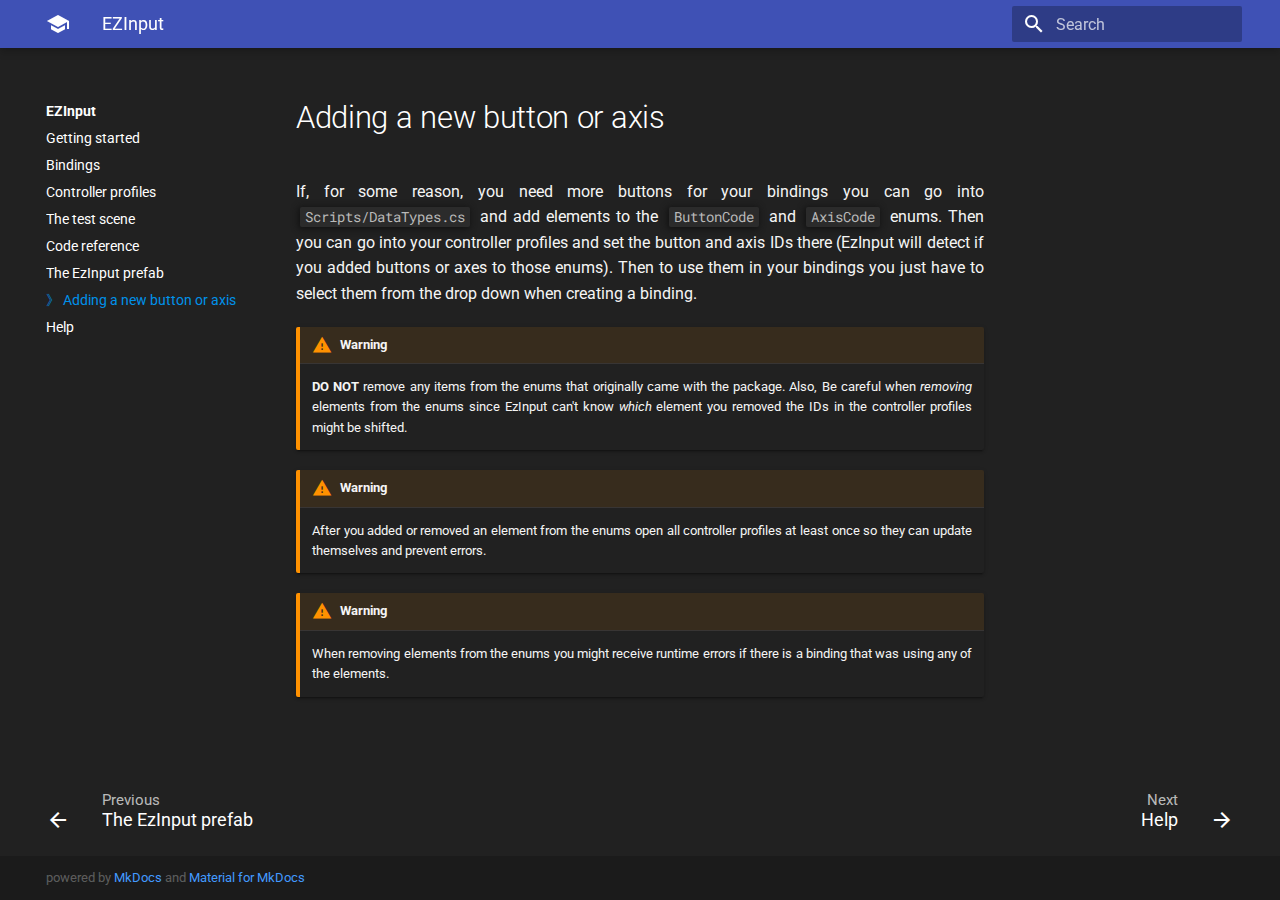
==== commit e3755ed8: "Deployed 204a78f with MkDocs version: 0.17.4" ====
--- a/adding-a-new-button-or-axis/index.html
+++ b/adding-a-new-button-or-axis/index.html
@@ -319,7 +319,7 @@
 <p>If, for some reason, you need more buttons for your bindings you can go into <code>Scripts/DataTypes.cs</code> and add elements to the <code>ButtonCode</code> and <code>AxisCode</code> enums. Then you can go into your controller profiles and set the button and axis IDs there (EzInput will detect if you added buttons or axes to those enums). Then to use them in your bindings you just have to select them from the drop down when creating a binding.</p>
 <div class="admonition warning">
 <p class="admonition-title">Warning</p>
-<p>Be careful when <em>removing</em> elements from the enums since EzInput can't know <em>which</em> element you removed the IDs in the controller profiles might be shifted.</p>
+<p><strong>DO NOT</strong> remove any items from the enums that originally came with the package. Also, Be careful when <em>removing</em> elements from the enums since EzInput can't know <em>which</em> element you removed the IDs in the controller profiles might be shifted.</p>
 </div>
 <div class="admonition warning">
 <p class="admonition-title">Warning</p>
